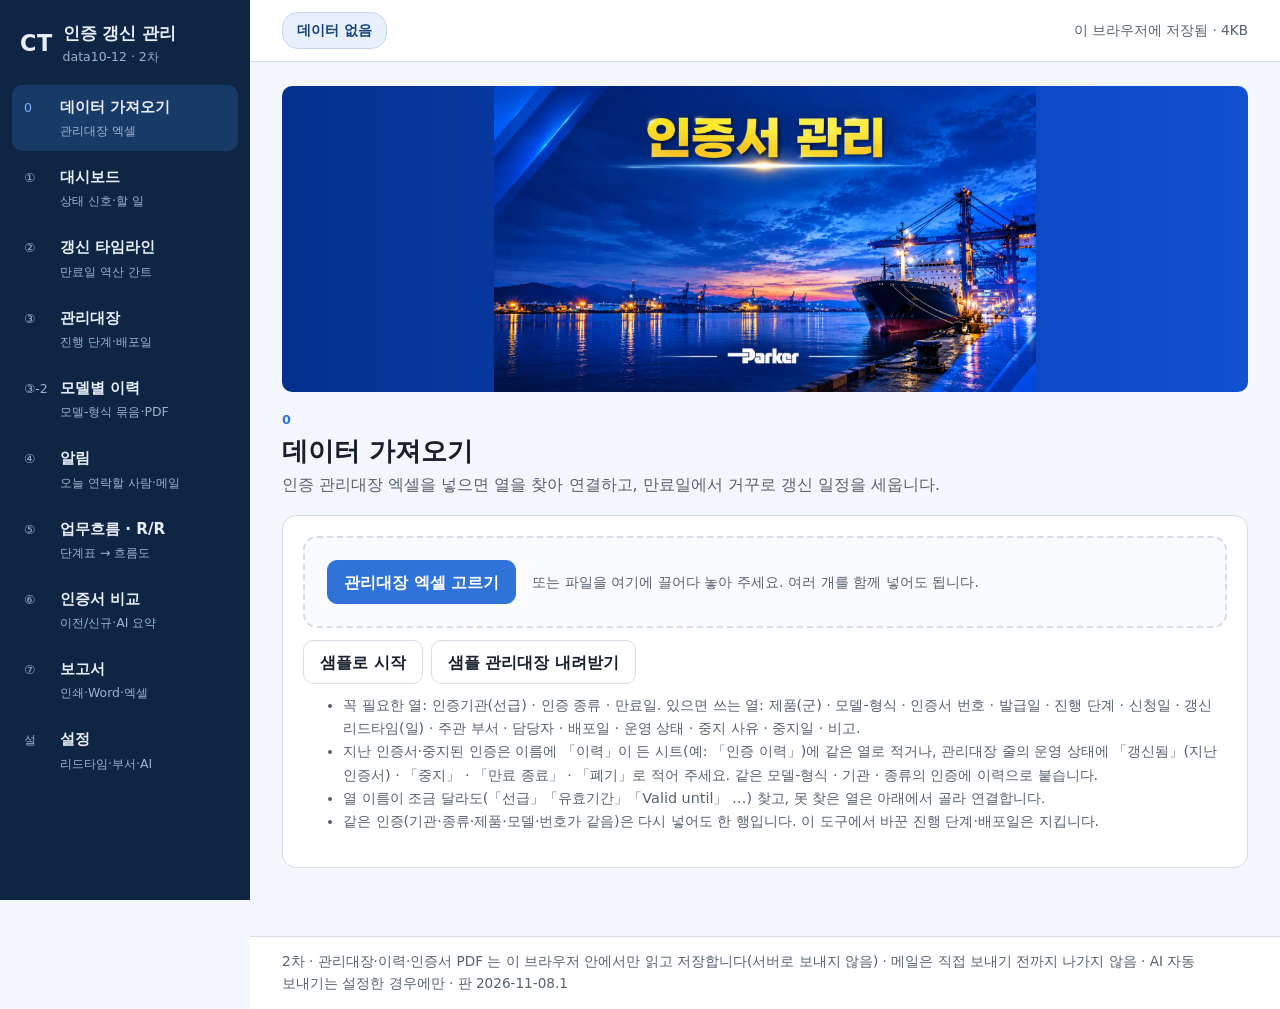
==== index.html @ 0177f1ba "시작 화면 그림 · fresh-guard file:// (판 2026-11-08.1) Co-Authored-By: Claude Opus 5.5 <noreply@anthropic.c" ====
<!doctype html>
<html lang="ko">
<head>
  <meta charset="utf-8">
  <meta name="viewport" content="width=device-width, initial-scale=1">
  <title>인증 갱신 관리 — 2차</title>
  <meta name="description" content="선급 Type Approval 등 각종 인증의 관리대장 엑셀을 가져와 만료일에서 거꾸로 갱신 일정(준비·신청·기관 심사·피드백·발급)을 세우고, 상태 신호·부서별 알림 메일 초안·업무흐름(R/R)·이전/신규 인증서 변경 비교 보고서, 모델-형식별 인증 이력과 인증서 PDF 보관을 하는 브라우저 도구(2차)">
  <meta name="robots" content="noindex">
  <!-- fresh-guard v3 (2026-10-21) — 배포 직후에도 강력 새로고침 없이 새 화면을 보이게 한다.
       GitHub Pages 는 HTML 을 max-age=600 으로 준다. 브라우저도, GitHub 앞단 캐시(Fastly)도 그동안 옛 HTML 을 줄 수 있다
       (Cloudflare 는 HTML 을 캐시하지 않는다 — cf-cache-status: DYNAMIC 실측).
       여기서 하는 일: 지금 화면의 Last-Modified(document.lastModified)와 서버의 최신 값(HEAD)을 비교해,
       서버 쪽이 새로우면 「?_fg=<판>」을 붙인 주소로 한 번 옮겨 간다. 질의가 붙은 주소는 브라우저 캐시에도 Fastly 캐시에도
       없어 반드시 새 판이 온다(실측 x-cache: MISS). 붙은 _fg 는 새 화면이 뜨자마자 주소창에서 지운다. 같은 판으로 두 번 돌지 않는다.
       v2: 열 때만이 아니라 앱 안 메뉴 이동(pushState·hashchange·popstate) 때도 15초에 한 번까지 다시 잰다(열어 둔 탭).
       v3: location.reload() 대신 질의 붙은 주소로 — reload 가 Fastly 에 남은 옛 판을 다시 받아 멈추던 것(10-21 build-data 강의안).
       탭 전환·포커스로는 옮기지 않는다(입력 유실). file:// 로 열면 돌지 않는다(fetch 가 file 을 못 읽어 콘솔 오류만 남음). ETag 는 Cloudflare 가 지워서 쓸 수 없다. 원본: dreamit-1000/scripts/fresh-guard/guard.html -->
  <script>(function(){try{var L=location,P='_fg',h=window.history,q=L.search;if(L.protocol==='file:')return;if(/[?&]_fg=/.test(q)&&h&&h.replaceState){q=q.replace(/([?&])_fg=[^&]*&?/,'$1').replace(/[?&]$/,'');h.replaceState(h.state,'',L.pathname+q+L.hash);}var d=Date.parse(document.lastModified),u=L.pathname+L.search,k='__fresh_guard',t=0;if(!d||!window.fetch||!window.sessionStorage)return;var g=function(s,v){return s+(s.indexOf('?')<0?'?':'&')+P+'='+v;};var c=function(){var n=Date.now();if(n-t<15000)return;t=n;fetch(g(u,n),{method:'HEAD',cache:'no-store'}).then(function(r){var lm=r.headers.get('last-modified'),f=lm&&Date.parse(lm);if(!f||f<=d+1000)return;if(sessionStorage.getItem(k)===lm)return;sessionStorage.setItem(k,lm);L.replace(g(L.pathname+L.search,f)+L.hash);})['catch'](function(){});};c();var p=h&&h.pushState;if(p)h.pushState=function(){var x=p.apply(this,arguments);c();return x;};addEventListener('hashchange',c);addEventListener('popstate',c);}catch(e){}})();</script>
  <link rel="stylesheet" href="css/style.css?v=2026-11-08.1">
</head>
<body>
  <a class="skip" href="#main">본문으로 건너뛰기</a>
  <div class="shell">
    <aside class="side" aria-label="주 메뉴">
      <a class="brand" href="#/dash">
        <span class="brand-mark" aria-hidden="true">CT</span>
        <span class="brand-text">
          <span class="brand-name">인증 갱신 관리</span>
          <span class="brand-sub">data10-12 · 2차</span>
        </span>
      </a>
      <nav class="nav" id="nav"></nav>
    </aside>

    <div class="body">
      <header class="topbar">
        <a class="scope-chip" id="dataChip" href="#/ledger"></a>
        <span class="topbar-note" id="storeNote"></span>
      </header>
      <div id="sampleBanner" class="sample-banner" hidden></div>
      <main id="main" class="main" tabindex="-1"></main>
      <footer class="site-footer">
        2차 · 관리대장·이력·인증서 PDF 는 이 브라우저 안에서만 읽고 저장합니다(서버로 보내지 않음) · 메일은 직접 보내기 전까지 나가지 않음 · AI 자동 보내기는 설정한 경우에만
      </footer>
    </div>
  </div>

  <div id="toast" class="toast" role="status" aria-live="polite" hidden></div>

  <!-- 로컬 파일(file://)로 열어도 돌도록 module 이 아닌 일반 스크립트로 불러옵니다 -->
  <script src="vendor/xlsx.full.min.js?v=2026-11-08.1"></script>
  <script src="vendor/pdf.min.js?v=2026-11-08.1"></script>
  <script src="js/logic.js?v=2026-11-08.1"></script>
  <script src="js/sample-data.js?v=2026-11-08.1"></script>
  <script src="js/store.js?v=2026-11-08.1"></script>
  <script src="js/pdfs.js?v=2026-11-08.1"></script>
  <script src="js/charts.js?v=2026-11-08.1"></script>
  <script src="js/ai-endpoint.js?v=2026-11-08.1"></script>
  <script src="js/ai-panel.js?v=2026-11-08.1"></script>
  <script src="js/app.js?v=2026-11-08.1"></script>
</body>
</html>
---- css/style.css ----
/* 인증 갱신 관리 — 1단계 화면 스타일
   뼈대(짙은 남색 사이드바 + 밝은 본문)와 부품은 data10-11 에서 가져왔습니다.
   360px 까지 반응형, 좁은 화면에서는 사이드바가 위쪽 메뉴로 바뀝니다. 그래프 색은 --series-* 변수. */
:root {
  --container-pad: 16px;
  --bg: #f3f6fa;
  --surface: #ffffff;
  --text: #16202c;
  --muted: #56616f;
  --line: #d6dde6;
  --primary: #2f73d9;
  --primary-dark: #215cb4;
  --primary-soft: #e8f0fc;
  --on-primary: #ffffff;
  --side: #0f2544;
  --side-2: #183a66;
  --on-side: #e7eef8;
  --on-side-muted: #9fb2cc;
  --danger: #b3261e;
  --warn-bg: #fff4d6;
  --ok: #1b6e3a;
  --fact: #1b6e3a;
  --obs: #8a4b00;
  --radius: 10px;
  --series-1: #2a78d6;    /* 준비 */
  --series-2: #eb6834;    /* 기관 심사 */
  --series-3: #1baf7a;    /* 발급 처리 */
  --series-4: #8c5cd1;    /* 피드백 대응 */
  --series-plan: #9aa7b8; /* 여유·중립 회색 */
  --caution-bg: #fff4d6;
  --caution: #6b4d00;
}
@media (min-width: 640px) { :root { --container-pad: 24px; } }
@media (min-width: 1024px) { :root { --container-pad: 32px; } }

*, *::before, *::after { box-sizing: border-box; }
html { -webkit-text-size-adjust: 100%; }
body {
  margin: 0;
  background: var(--bg);
  color: var(--text);
  font-family: "Pretendard", "Apple SD Gothic Neo", "Malgun Gothic", "Noto Sans KR", system-ui, sans-serif;
  font-size: 16px;
  line-height: 1.6;
  word-break: keep-all;
  overflow-wrap: break-word;
}
button, input, select, textarea { font: inherit; color: inherit; }
input[type="file"] { max-width: 100%; }
img { max-width: 100%; display: block; }
h1, h2, h3 { line-height: 1.3; margin: 0 0 .5em; }
h1 { font-size: 1.6rem; }
h2 { font-size: 1.2rem; }
h3 { font-size: 1.05rem; }
p { margin: 0 0 .75em; }
a { color: var(--primary); }
.sr { position: absolute; width: 1px; height: 1px; overflow: hidden; clip: rect(0 0 0 0); white-space: nowrap; }
.skip { position: absolute; left: -999px; }
.skip:focus { left: 8px; top: 8px; background: #fff; padding: 8px; z-index: 50; }
[hidden] { display: none !important; }

/* ── 뼈대: 사이드바 + 본문 ─────────────────── */
.shell { display: grid; grid-template-columns: 250px minmax(0, 1fr); min-height: 100vh; }
.side { background: var(--side); color: var(--on-side); padding: 20px 12px; position: sticky; top: 0; height: 100vh; overflow-y: auto; }
.brand { display: flex; align-items: center; gap: 10px; text-decoration: none; color: var(--on-side); padding: 0 8px 18px; }
.brand-mark { font-weight: 800; font-size: 1.4rem; letter-spacing: .02em; }
.brand-text { display: flex; flex-direction: column; min-width: 0; }
.brand-name { font-weight: 800; font-size: 1.05rem; }
.brand-sub { font-size: .78rem; color: var(--on-side-muted); }
.nav { display: flex; flex-direction: column; gap: 4px; }
.nav a {
  display: grid; grid-template-columns: 28px minmax(0, 1fr); gap: 2px 8px; align-items: baseline;
  padding: 10px 12px; border-radius: var(--radius); color: var(--on-side); text-decoration: none;
}
.nav a .no { font-size: .78rem; color: var(--on-side-muted); }
.nav a .t { font-weight: 700; font-size: .95rem; }
.nav a .s { grid-column: 2; font-size: .78rem; color: var(--on-side-muted); }
.nav a:hover { background: rgba(255, 255, 255, .06); }
.nav a[aria-current="page"] { background: var(--side-2); }
.nav a[aria-current="page"] .no { color: #7fb0ff; }

.body { min-width: 0; display: flex; flex-direction: column; }
.topbar {
  display: flex; flex-wrap: wrap; align-items: center; gap: 8px 16px;
  padding: 12px var(--container-pad); background: var(--surface); border-bottom: 1px solid var(--line);
  position: sticky; top: 0; z-index: 10;
}
.scope-chip {
  display: inline-flex; flex-wrap: wrap; gap: 2px 8px; align-items: center; min-width: 0; max-width: 100%;
  padding: 6px 14px; border-radius: 16px; background: var(--primary-soft); border: 1px solid #c3d6f3;
  color: #17427e; font-weight: 700; font-size: .9rem; text-decoration: none;
}
.scope-chip .dim { font-weight: 500; color: var(--muted); }
.topbar-note { margin-left: auto; font-size: .85rem; color: var(--muted); }
.sample-banner { background: var(--warn-bg); border-bottom: 1px solid #e8cf85; color: #5a4400; font-size: .92rem; padding: 8px var(--container-pad); }
.main { padding: 24px var(--container-pad) 48px; width: 100%; max-width: calc(1280px + 2 * var(--container-pad)); }
.main:focus { outline: none; }
.site-footer { margin-top: auto; border-top: 1px solid var(--line); background: var(--surface); color: var(--muted); font-size: .85rem; padding: 14px var(--container-pad); }

@media (max-width: 1023px) {
  .shell { grid-template-columns: minmax(0, 1fr); }
  .side { position: static; height: auto; padding: 12px var(--container-pad); }
  .brand { padding: 0 0 10px; }
  .nav { flex-direction: row; flex-wrap: wrap; gap: 4px; }
  .nav a { display: inline-flex; gap: 6px; padding: 6px 10px; }
  .nav a .s { display: none; }
  .topbar { position: static; }
}

/* ── 공통 부품 ─────────────────────────── */
.stage { font-size: .8rem; font-weight: 800; color: var(--primary); letter-spacing: .04em; margin-bottom: 4px; }
.page-head { display: flex; flex-wrap: wrap; align-items: flex-end; gap: 8px 16px; margin-bottom: 18px; }
.page-head .titles { margin-right: auto; min-width: 0; }
.page-head h1 { margin: 0; }
.page-head .lead { color: var(--muted); margin: 4px 0 0; }
.card { background: var(--surface); border: 1px solid var(--line); border-radius: 14px; padding: 20px; margin-bottom: 20px; min-width: 0; }
.card > h2 { font-size: 1.05rem; }
.note { color: var(--muted); font-size: .9rem; }
.grid-2 { display: grid; grid-template-columns: repeat(2, minmax(0, 1fr)); gap: 20px; }
@media (max-width: 900px) { .grid-2 { grid-template-columns: minmax(0, 1fr); } }

.btn {
  display: inline-flex; align-items: center; justify-content: center; gap: 8px;
  min-height: 44px; padding: 8px 16px; border-radius: var(--radius);
  border: 1px solid var(--line); background: var(--surface); cursor: pointer; font-weight: 700; text-decoration: none; color: var(--text);
}
.btn:hover { border-color: var(--primary); }
.btn:disabled { opacity: .5; cursor: not-allowed; }
.btn-primary { background: var(--primary); color: var(--on-primary); border-color: var(--primary); }
.btn-primary:hover { background: var(--primary-dark); }
.btn-danger { color: var(--danger); border-color: var(--danger); }
.btn-sm { min-height: 36px; padding: 4px 12px; font-size: .9rem; }
.btn-big { min-height: 52px; font-size: 1.05rem; padding: 12px 28px; }
.btn-row { display: flex; flex-wrap: wrap; gap: 8px; }

/* 양식 */
.form-grid { display: grid; grid-template-columns: repeat(3, minmax(0, 1fr)); gap: 14px 18px; }
.form-grid .span-all { grid-column: 1 / -1; }
@media (max-width: 1100px) { .form-grid { grid-template-columns: repeat(2, minmax(0, 1fr)); } }
@media (max-width: 560px) { .form-grid { grid-template-columns: minmax(0, 1fr); } }
.field { display: flex; flex-direction: column; gap: 4px; min-width: 0; }
.field > span { font-weight: 700; font-size: .9rem; }
.field > span .req { color: var(--danger); margin-left: 4px; }
.field input, .field select, .field textarea {
  width: 100%; min-height: 44px; padding: 8px 10px; border: 1px solid var(--line); border-radius: var(--radius); background: var(--surface);
}
.field textarea { min-height: 80px; resize: vertical; }
.field .hint { font-size: .82rem; color: var(--muted); }
.field .err { color: var(--danger); font-size: .88rem; }
.field.invalid input, .field.invalid select, .field.invalid textarea { border-color: var(--danger); }
fieldset.block { border: 1px solid var(--line); border-radius: 14px; padding: 16px 18px 18px; margin: 0 0 18px; background: var(--surface); min-width: 0; }
fieldset.block legend { font-weight: 800; padding: 0 6px; }
details.block { border: 1px solid var(--line); border-radius: 14px; padding: 8px 18px; margin: 0 0 10px; background: var(--surface); min-width: 0; }
details.block[open] { padding-bottom: 16px; }
details.block > summary { font-weight: 800; overflow-wrap: anywhere; }
.view-toggle { display: inline-flex; border: 1px solid var(--line); border-radius: 10px; overflow: hidden; }
.view-toggle button { border: 0; background: var(--surface); padding: 6px 14px; font: inherit; cursor: pointer; min-height: 36px; }
.view-toggle button[aria-pressed="true"] { background: var(--primary); color: #fff; font-weight: 700; }
table.list.pivot td.label { white-space: nowrap; }
table.list.alias td:first-child { font-weight: 700; }
.kind { display: inline-block; font-size: .75rem; font-weight: 800; padding: 1px 8px; border-radius: 999px; margin-left: 6px; vertical-align: middle; }
.kind.fact { background: #e3f3e8; color: var(--fact); }
.kind.obs { background: #fdf0dc; color: var(--obs); }
.kind.meta { background: #eef1f5; color: var(--muted); }
.submit-bar { display: flex; justify-content: flex-end; gap: 8px; flex-wrap: wrap; position: sticky; bottom: 0; background: var(--bg); padding: 12px 0; }

/* 표 */
.table-wrap { overflow-x: auto; border: 1px solid var(--line); border-radius: var(--radius); background: var(--surface); }
table.list { width: 100%; border-collapse: collapse; font-size: .92rem; }
table.list th, table.list td { padding: 8px 10px; border-bottom: 1px solid var(--line); text-align: left; vertical-align: top; }
table.list th { background: #eef2f7; white-space: nowrap; }
table.list td.num, table.list th.num { text-align: right; white-space: nowrap; }
table.list td.zero { color: #a3adba; }
table.list tr.differs td { background: #fffaf0; }
table.list td.blk { color: var(--muted); font-size: .82rem; white-space: nowrap; }
.heat-1 { background: #eef4fd; } .heat-2 { background: #d9e7fb; } .heat-3 { background: #bcd4f7; }

/* 통계 타일 */
.tiles { display: grid; grid-template-columns: repeat(4, minmax(0, 1fr)); gap: 12px; margin-bottom: 20px; }
@media (max-width: 900px) { .tiles { grid-template-columns: repeat(2, minmax(0, 1fr)); } }
.tile { background: var(--surface); border: 1px solid var(--line); border-radius: 14px; padding: 14px 16px; min-width: 0; }
.tile .k { font-size: .85rem; color: var(--muted); }
.tile .v { font-size: 1.6rem; font-weight: 800; }

/* 가져오기 */
.map-grid { display: grid; grid-template-columns: repeat(auto-fill, minmax(260px, 1fr)); gap: 10px 16px; }
.map-row { display: flex; flex-direction: column; gap: 4px; min-width: 0; border: 1px solid var(--line); border-radius: 10px; padding: 8px 10px; background: #fafbfd; }
.map-row .col { font-weight: 800; }
.map-row .ex { font-size: .8rem; color: var(--muted); overflow: hidden; text-overflow: ellipsis; white-space: nowrap; }
.map-row select { min-height: 38px; border: 1px solid var(--line); border-radius: 8px; padding: 4px 8px; background: #fff; width: 100%; }

.alert { padding: 10px 14px; border-radius: var(--radius); margin: 10px 0; }
.alert.warn { background: #fdecea; color: #7a1c14; }
.alert.info { background: #eaf1fa; color: #123a66; }
.empty { text-align: center; padding: 40px 16px; color: var(--muted); }

/* 대화상자·알림 */
.dialog { border: none; border-radius: 12px; padding: 0; width: min(640px, calc(100vw - 32px)); max-height: calc(100vh - 32px); }
.dialog::backdrop { background: rgba(0, 0, 0, .45); }
.dialog-body { padding: 20px; }
.dialog-actions { display: flex; justify-content: flex-end; gap: 8px; margin-top: 16px; flex-wrap: wrap; }
.toast { position: fixed; left: 50%; bottom: 24px; transform: translateX(-50%); background: #1b2430; color: #fff; padding: 12px 18px; border-radius: var(--radius); z-index: 100; max-width: calc(100vw - 32px); }
.toast.error { background: var(--danger); }


/* ── data09-25 · data10-11 에서 이어 온 부품 ─────────── */
.filters { display: grid; grid-template-columns: repeat(auto-fit, minmax(min(100%, 200px), 1fr)); gap: 12px 16px; align-items: end; }
.filters .span-all { grid-column: 1 / -1; margin: 0; }
h2.sec { font-size: 1.15rem; margin: 4px 0 12px; }
.tile .v { font-size: 1.35rem; }
.map-row.missing { border-color: var(--danger); background: #fdf3f2; }
.map-row .req { color: var(--danger); font-size: .78rem; }
details > summary { cursor: pointer; font-weight: 700; padding: 6px 0; min-height: 32px; }
details.warn-list ul { max-height: 240px; overflow: auto; font-size: .88rem; }
details.card.rules > summary { font-weight: 700; }
.charts { display: grid; grid-template-columns: repeat(2, minmax(0, 1fr)); gap: 16px; margin-bottom: 16px; }
@media (max-width: 900px) { .charts { grid-template-columns: minmax(0, 1fr); } }
.fig { margin: 0; border: 1px solid var(--line); border-radius: var(--radius); padding: 10px 12px; min-width: 0; background: var(--surface); }
.fig figcaption { font-weight: 800; font-size: .92rem; }
svg.chart { width: 100%; height: auto; display: block; }
svg.chart .grid { stroke: #e6eaf0; stroke-width: 1; }
svg.chart .axis { stroke: #b9c2ce; stroke-width: 1; }
svg.chart .tick { fill: var(--muted); font-size: 12px; }
svg.chart .ln { fill: none; stroke-width: 2; stroke-linejoin: round; }
svg.chart .dot { stroke: var(--surface); stroke-width: 2; }
.legend { display: flex; flex-wrap: wrap; gap: 4px 14px; font-size: .82rem; color: var(--muted); min-height: 4px; }
.legend .lg { display: inline-flex; align-items: center; gap: 6px; }
.legend i { width: 12px; height: 12px; border-radius: 3px; display: inline-block; }
table.list tr.sum td { background: #eef2f7; font-weight: 700; }
table.list tr.total td { background: #dfe7f2; }
table.list td.indent { padding-left: 22px; }
table.list.weekly td:last-child { min-width: 220px; }
table.list.items input[type="text"], table.list.items input:not([type]) { width: 100%; min-height: 36px; padding: 4px 6px; border: 1px solid var(--line); border-radius: 8px; }
table.list tr.excluded td { color: #8b95a3; }
.an-list { display: grid; gap: 10px; }
.an { border: 1px solid var(--line); border-left-width: 5px; border-radius: var(--radius); padding: 10px 14px; min-width: 0; }
.an.lv-bad { border-left-color: var(--danger); }
.an.lv-warn { border-left-color: #c98500; }
.an-top { display: flex; flex-wrap: wrap; align-items: center; gap: 4px 8px; }
.an-ev { margin: 6px 0 4px; font-weight: 600; }
.an .note { margin: 2px 0; }
.tag.caution { background: var(--caution-bg); color: var(--caution); }
.drop { display: flex; flex-wrap: wrap; align-items: center; gap: 10px 16px; padding: 22px; border: 2px dashed var(--line); border-radius: 14px; background: #fafbfd; margin-bottom: 12px; }
.drop.over { border-color: var(--primary); background: var(--primary-soft); }
.btn { position: relative; }
.btn input[type="file"] { position: absolute; width: 1px; height: 1px; overflow: hidden; clip: rect(0 0 0 0); }
.steps { margin: 8px 0 12px; padding-left: 22px; }
.mono { font-family: ui-monospace, Menlo, Consolas, monospace; font-size: .85rem; }
textarea { width: 100%; min-height: 120px; padding: 8px 10px; border: 1px solid var(--line); border-radius: var(--radius); background: var(--surface); resize: vertical; }
.paper { padding: 28px; }
.rp h1 { font-size: 1.4rem; }
.rp h2 { font-size: 1.1rem; margin-top: 18px; }
.rp .pre { white-space: pre-line; background: #fafbfd; border: 1px solid var(--line); border-radius: var(--radius); padding: 12px 14px; }
.ai-send { display: inline-flex; align-items: center; flex-wrap: wrap; gap: 4px; }
@media (max-width: 700px) { .paper { padding: 16px; } }

@media print {
  .side, .topbar, .site-footer, .sample-banner, .no-print, .toast, .filters { display: none !important; }
  .shell { display: block; }
  body { background: #fff; font-size: 10.5pt; }
  .main { padding: 0; max-width: none; }
  .card { border: none; padding: 0; }
  .table-wrap { overflow: visible; border: none; }
  table.list th, table.list td { padding: 3px 5px; }
}
.mask-box { border: 1px solid var(--line); border-radius: 12px; padding: 10px 14px; margin: 0 0 12px; background: #fafbfd; }
.mask-box .opt { margin: 0; }

/* ── data10-11 에서 이어 온 부품(2) ─────────── */
.opt { position: relative; display: flex; gap: 10px; align-items: flex-start; padding: 10px 12px; border: 1px solid var(--line); border-radius: var(--radius); background: var(--surface); cursor: pointer; min-width: 0; }
.opt input { margin-top: 4px; flex: none; width: 18px; height: 18px; accent-color: var(--primary); }
.opt .t { font-weight: 700; display: block; }
.opt .s { font-size: .82rem; color: var(--muted); display: block; }
.tag { display: inline-block; font-size: .75rem; font-weight: 800; padding: 1px 8px; border-radius: 999px; background: #eef1f5; color: var(--muted); }
.tag.warn { background: #fdecea; color: #7a1c14; }
.tag.m4 { background: var(--primary-soft); color: #17427e; }
svg.chart .ref { stroke: var(--series-3); stroke-width: 2; stroke-dasharray: 6 4; }
svg.chart .ref.now { stroke: #8a95a5; }
svg.chart .ref-label { fill: #12704d; font-size: 12px; font-weight: 700; }
svg.chart .ref-label.now { fill: #56616f; }
svg.chart .tick.val { font-weight: 700; fill: var(--text); }
.legend .ref-sw { width: 16px; height: 0; border-top: 2px dashed var(--series-3); border-radius: 0; background: none; }
.legend .ref-sw.now { border-top-color: #8a95a5; }
table.list tr.small td { color: #8b95a3; }
table.list td.over { color: #9a2a12; font-weight: 700; }
table.list.cross td.num { min-width: 86px; }
table.list.cross td.heat-1 { background: #fdf0e8; } table.list.cross td.heat-2 { background: #fbd9c6; } table.list.cross td.heat-3 { background: #f6b896; }
table.list.cross td.low { background: #eaf5ef; }
.small-mark { color: #8b95a3; font-size: .8rem; white-space: nowrap; }
.hot-list { display: grid; gap: 10px; }
.hot { border: 1px solid var(--line); border-left: 5px solid var(--series-2); border-radius: var(--radius); padding: 10px 14px; min-width: 0; }
.hot-top { display: flex; flex-wrap: wrap; gap: 4px 8px; align-items: center; }
.hot-top strong { font-size: 1.02rem; }
.hot .ev { margin: 6px 0 2px; font-weight: 600; }
.hot .note { margin: 2px 0; }
.m4-sec { margin-bottom: 20px; }
.m4-sec > h2 { display: flex; flex-wrap: wrap; gap: 6px 10px; align-items: baseline; }
.dim-grid { display: grid; grid-template-columns: repeat(2, minmax(0, 1fr)); gap: 16px; }
@media (max-width: 1100px) { .dim-grid { grid-template-columns: minmax(0, 1fr); } }
.dim-box { min-width: 0; }
.dim-box h3 { margin-top: 4px; }
.tabs { display: flex; flex-wrap: wrap; gap: 6px; margin-bottom: 12px; }
.tabs button { min-height: 40px; padding: 6px 14px; border: 1px solid var(--line); border-radius: 999px; background: var(--surface); cursor: pointer; font-weight: 700; }
.tabs button[aria-pressed="true"] { background: var(--primary); border-color: var(--primary); color: var(--on-primary); }
.inline-form { display: grid; grid-template-columns: repeat(auto-fit, minmax(min(100%, 160px), 1fr)); gap: 10px 14px; align-items: end; }
.goal { display: flex; flex-wrap: wrap; gap: 4px 12px; align-items: baseline; }
.goal .big { font-size: 1.6rem; font-weight: 800; }
.goal .over { color: #9a2a12; }
.goal .ok { color: var(--ok); }
.tile .v.over { color: #9a2a12; }
.tile .v.ok { color: var(--ok); }
svg.chart.hbar .tick { font-size: 15px; }

/* ── data10-12 추가: 상태 신호 · 간트 · 흐름도 · 비교 · 메일 ─────── */
.st { display: inline-block; font-size: .78rem; font-weight: 800; padding: 2px 10px; border-radius: 999px; white-space: nowrap; border: 1px solid transparent; }
.st-expired { background: #fdecea; color: #8f1d15; border-color: #f2b8b2; }
.st-late { background: #fde7dc; color: #8a2d0c; border-color: #f4bea4; }
.st-urgent { background: #fff1d6; color: #6b4300; border-color: #f0d08e; }
.st-nodate { background: #fff1d6; color: #6b4300; border-color: #f0d08e; }
.st-distribute { background: #efe9fb; color: #4b2f8f; border-color: #cfc0f0; }
.st-active { background: #e8f0fc; color: #17427e; border-color: #bcd2f3; }
.st-soon { background: #e6f3f8; color: #1f4e66; border-color: #b7dbe9; }
.st-ok { background: #e3f3e8; color: #1b5e33; border-color: #b6dcc2; }
.st-done { background: #eef1f5; color: #46505c; border-color: #d3d9e1; }
.tiles.status-tiles { grid-template-columns: repeat(auto-fit, minmax(min(100%, 150px), 1fr)); }
.tile.st-tile { border-left-width: 5px; }
.tile.st-tile.lv-hi { border-left-color: #c0392b; }
.tile.st-tile.lv-mid { border-left-color: #d08a00; }
.tile.st-tile.lv-lo { border-left-color: #2f73d9; }
.tile.st-tile.lv-ok { border-left-color: #2e8b57; }
table.list tr.lv-hi td:first-child { box-shadow: inset 4px 0 0 #c0392b; }
table.list tr.lv-mid td:first-child { box-shadow: inset 4px 0 0 #d08a00; }
table.list td.date { white-space: nowrap; }
table.list td .sub { display: block; font-size: .8rem; color: var(--muted); }
table.list select, table.list input[type="date"] { min-height: 36px; border: 1px solid var(--line); border-radius: 8px; padding: 2px 6px; background: #fff; max-width: 100%; }
.todo { display: grid; gap: 8px; }
.todo-item { display: grid; grid-template-columns: minmax(0, 1fr) auto; gap: 4px 12px; align-items: start; border: 1px solid var(--line); border-radius: var(--radius); padding: 10px 14px; background: var(--surface); }
.todo-item .what { font-weight: 700; }
.todo-item .why { color: var(--muted); font-size: .9rem; grid-column: 1 / -1; }

/* 간트 */
.gantt-wrap { overflow-x: auto; border: 1px solid var(--line); border-radius: var(--radius); background: var(--surface); }
svg.gantt { display: block; min-width: 860px; width: 100%; height: auto; }
svg.gantt .row-bg { fill: transparent; }
svg.gantt .row-bg.alt { fill: #f7f9fc; }
svg.gantt .row-bg.hi { fill: #fdf1ef; }
svg.gantt .row-bg.mid { fill: #fffaf0; }
svg.gantt .lbl { font-size: 12.5px; fill: var(--text); }
svg.gantt .lbl.sub { font-size: 11px; fill: var(--muted); }
svg.gantt .mtick { stroke: #e3e8ef; stroke-width: 1; }
svg.gantt .mtxt { font-size: 11px; fill: var(--muted); }
svg.gantt .today { stroke: #c0392b; stroke-width: 2; }
svg.gantt .today-txt { font-size: 11px; fill: #c0392b; font-weight: 700; }
svg.gantt .exp { fill: #1b2430; }
svg.gantt .ph-prep { fill: var(--series-1); }
svg.gantt .ph-review { fill: var(--series-2); }
svg.gantt .ph-feedback { fill: var(--series-4); }
svg.gantt .ph-issue { fill: var(--series-3); }
svg.gantt .ph-buffer { fill: #d5dbe3; }
svg.gantt .done-bar { fill: #c9d1dc; }
svg.gantt .st-txt { font-size: 11px; font-weight: 700; }
.legend i.ph-prep { background: var(--series-1); } .legend i.ph-review { background: var(--series-2); }
.legend i.ph-feedback { background: var(--series-4); } .legend i.ph-issue { background: var(--series-3); }
.legend i.ph-buffer { background: #d5dbe3; } .legend i.today-sw { background: #c0392b; width: 3px; }
.legend i.exp-sw { background: #1b2430; transform: rotate(45deg); width: 9px; height: 9px; }

/* 흐름도 */
.flow-wrap { overflow-x: auto; border: 1px solid var(--line); border-radius: var(--radius); background: var(--surface); }
svg.flow { display: block; height: auto; }
svg.flow .lane { fill: #f7f9fc; stroke: #e1e6ee; }
svg.flow .lane.alt { fill: #ffffff; }
svg.flow .lane-name { font-size: 13px; font-weight: 800; fill: #17427e; }
svg.flow .box { fill: #ffffff; stroke: var(--primary); stroke-width: 1.5; }
svg.flow .box.ext { stroke: #8a95a5; stroke-dasharray: 5 3; }
svg.flow .box.warn { stroke: #c0392b; stroke-width: 2; }
svg.flow .box-no { font-size: 11px; font-weight: 800; fill: var(--primary); }
svg.flow .box-t { font-size: 12px; font-weight: 700; fill: var(--text); }
svg.flow .box-d { font-size: 11px; fill: var(--muted); }
svg.flow .arrow { fill: none; stroke: #6b7787; stroke-width: 1.5; }
svg.flow .head { fill: #6b7787; }
svg.flow .col-t { font-size: 11px; fill: var(--muted); }
table.list.raci td.role { text-align: center; font-weight: 800; }
table.list.raci td.role.r { background: #e8f0fc; color: #17427e; }
table.list.raci td.role.a { background: #fde7dc; color: #8a2d0c; }
table.list.raci td.role.ra { background: #f3e3f5; color: #6b1f72; }
table.list.raci td.role.c { background: #eef7ee; color: #1b5e33; }
table.list.raci td.role.i { background: #f4f5f7; color: #56616f; }
table.list.edit input, table.list.edit select { width: 100%; min-height: 36px; border: 1px solid var(--line); border-radius: 8px; padding: 2px 6px; background: #fff; }
table.list.edit input[type="number"] { min-width: 64px; }
table.list.edit td.name-cell { min-width: 220px; }

/* 비교 */
.cmp-grid { display: grid; grid-template-columns: repeat(2, minmax(0, 1fr)); gap: 16px; }
@media (max-width: 900px) { .cmp-grid { grid-template-columns: minmax(0, 1fr); } }
.cmp-grid textarea { min-height: 260px; font-family: ui-monospace, Menlo, Consolas, monospace; font-size: .85rem; }
del.wd { background: #fdecea; color: #8f1d15; text-decoration: line-through; }
ins.wd { background: #e3f3e8; color: #1b5e33; text-decoration: none; font-weight: 700; }
.diff-lines { font-family: ui-monospace, Menlo, Consolas, monospace; font-size: .84rem; border: 1px solid var(--line); border-radius: var(--radius); max-height: 420px; overflow: auto; }
.diff-lines div { padding: 2px 10px; white-space: pre-wrap; overflow-wrap: anywhere; }
.diff-lines .add { background: #e9f7ee; }
.diff-lines .del { background: #fdf0ee; }
.diff-lines .same { color: #6b7787; }

/* 메일 초안 */
.mail-list { display: grid; grid-template-columns: repeat(auto-fit, minmax(min(100%, 360px), 1fr)); gap: 16px; }
.mail { border: 1px solid var(--line); border-radius: 14px; padding: 14px 16px; background: var(--surface); min-width: 0; }
.mail h3 { display: flex; flex-wrap: wrap; gap: 6px 10px; align-items: baseline; }
.mail .to { font-size: .88rem; color: var(--muted); overflow-wrap: anywhere; }
.mail textarea { min-height: 200px; font-size: .88rem; }
@media print {
  .gantt-wrap, .flow-wrap { overflow: visible; border: none; }
  svg.gantt { min-width: 0; }
}
table.list.edit select { min-width: 68px; }
table.list.edit td:last-child .btn-row { flex-wrap: nowrap; }

/* ── 2차(2026-10-27) — 운영 상태 · 모델-형식 묶음 · 인증서 이력 · PDF 보기 ── */
.st-inactive, .st-state-stopped, .st-state-lapsed, .st-state-withdrawn { background: #eceef1; color: #3d4652; border-color: #c9cfd7; }
.st-state-withdrawn { background: #f3e9e9; color: #6d2b2b; border-color: #dfc3c3; }
.st-state-active { background: #e3f3e8; color: #1b5e33; border-color: #b6dcc2; }
.st-state-renewed { background: #e8f0fc; color: #17427e; border-color: #bcd2f3; }
table.list tr.inactive td { background: #f7f8fa; color: var(--muted); }
details.group > summary { display: flex; flex-wrap: wrap; align-items: center; gap: 6px 12px; cursor: pointer; font-weight: 800; }
details.group > summary .g-title { font-size: 1.08rem; overflow-wrap: anywhere; }
details.group > summary .g-key { font: 600 .78rem/1.4 ui-monospace, SFMono-Regular, Menlo, monospace; color: var(--muted); background: #eef1f5; border: 1px solid var(--line); border-radius: 6px; padding: 1px 6px; overflow-wrap: anywhere; }
details.group > summary .g-count { font-weight: 600; font-size: .88rem; color: var(--muted); }
details.group[open] > summary { margin-bottom: 12px; }
details.group h3 { margin: 18px 0 8px; font-size: 1rem; }
.timeline { list-style: none; margin: 0; padding: 0 0 0 14px; border-left: 3px solid var(--line); }
.timeline .tl-item { position: relative; padding: 4px 0 14px 14px; display: grid; grid-template-columns: minmax(0, 190px) minmax(0, 1fr); gap: 4px 14px; }
.timeline .tl-item::before { content: ''; position: absolute; left: -22px; top: 9px; width: 13px; height: 13px; border-radius: 50%; background: var(--surface); border: 3px solid #9aa7b8; }
.timeline .tl-item.current::before { border-color: var(--primary); background: var(--primary-soft); }
.timeline .tl-item.stopped::before { border-color: #6b7480; background: #eceef1; }
.timeline .tl-date { font-variant-numeric: tabular-nums; font-weight: 700; color: var(--text); overflow-wrap: anywhere; }
.timeline .tl-line { display: flex; flex-wrap: wrap; align-items: center; gap: 4px 10px; }
.timeline .tl-line strong { overflow-wrap: anywhere; }
.timeline .tl-actions { margin-top: 6px; }
@media (max-width: 640px) { .timeline .tl-item { grid-template-columns: minmax(0, 1fr); } }
.pdf-ctl { display: inline-flex; flex-wrap: wrap; gap: 6px; align-items: center; }
.btn-pdf { border-color: #bcd2f3; background: var(--primary-soft); color: #17427e; }
.hist-form { margin-top: 14px; padding: 14px 16px; border: 1px solid var(--line); border-radius: 12px; background: #fafbfd; }
.hist-form h3 { margin: 0 0 6px; }
.pdf-viewer { position: fixed; inset: 0; z-index: 50; background: rgba(15, 37, 68, .55); display: flex; align-items: stretch; justify-content: center; padding: 16px; }
.pdf-panel { background: var(--surface); border-radius: 14px; width: min(100%, 1100px); display: flex; flex-direction: column; overflow: hidden; min-width: 0; }
.pdf-bar { display: flex; flex-wrap: wrap; align-items: center; gap: 6px 12px; padding: 10px 14px; border-bottom: 1px solid var(--line); }
.pdf-bar .pdf-name { overflow-wrap: anywhere; min-width: 0; }
.pdf-bar .btn-row { margin-left: auto; }
.pdf-frame { flex: 1; width: 100%; min-height: 60vh; border: 0; background: #e9edf2; }
@media (max-width: 640px) { .pdf-viewer { padding: 0; } .pdf-panel { border-radius: 0; } .pdf-bar .btn-row { margin-left: 0; } }

/* 시작 화면 그림(대시보드·첫 가져오기) — 그림 전체가 보이게(자르지 않음), 높이는 화면 높이의 34% 까지.
   그림보다 넓은 화면에서는 양옆을 그림 왼쪽·오른쪽 끝 색(실측 #04318f → #1150d2)으로 채웁니다. */
.start-hero { margin: 0 0 18px; background: #0a3fb0 linear-gradient(90deg, #04318f, #1150d2); border-radius: var(--radius); overflow: hidden; }
.start-hero img { width: 100%; height: auto; max-height: clamp(140px, 34vh, 360px); object-fit: contain; margin: 0 auto; }
@media (max-width: 639px) { .start-hero { margin-bottom: 14px; } .start-hero img { max-height: clamp(120px, 19vh, 360px); } } /* 휴대폰: 위쪽 메뉴가 있어 그림을 더 낮게 */
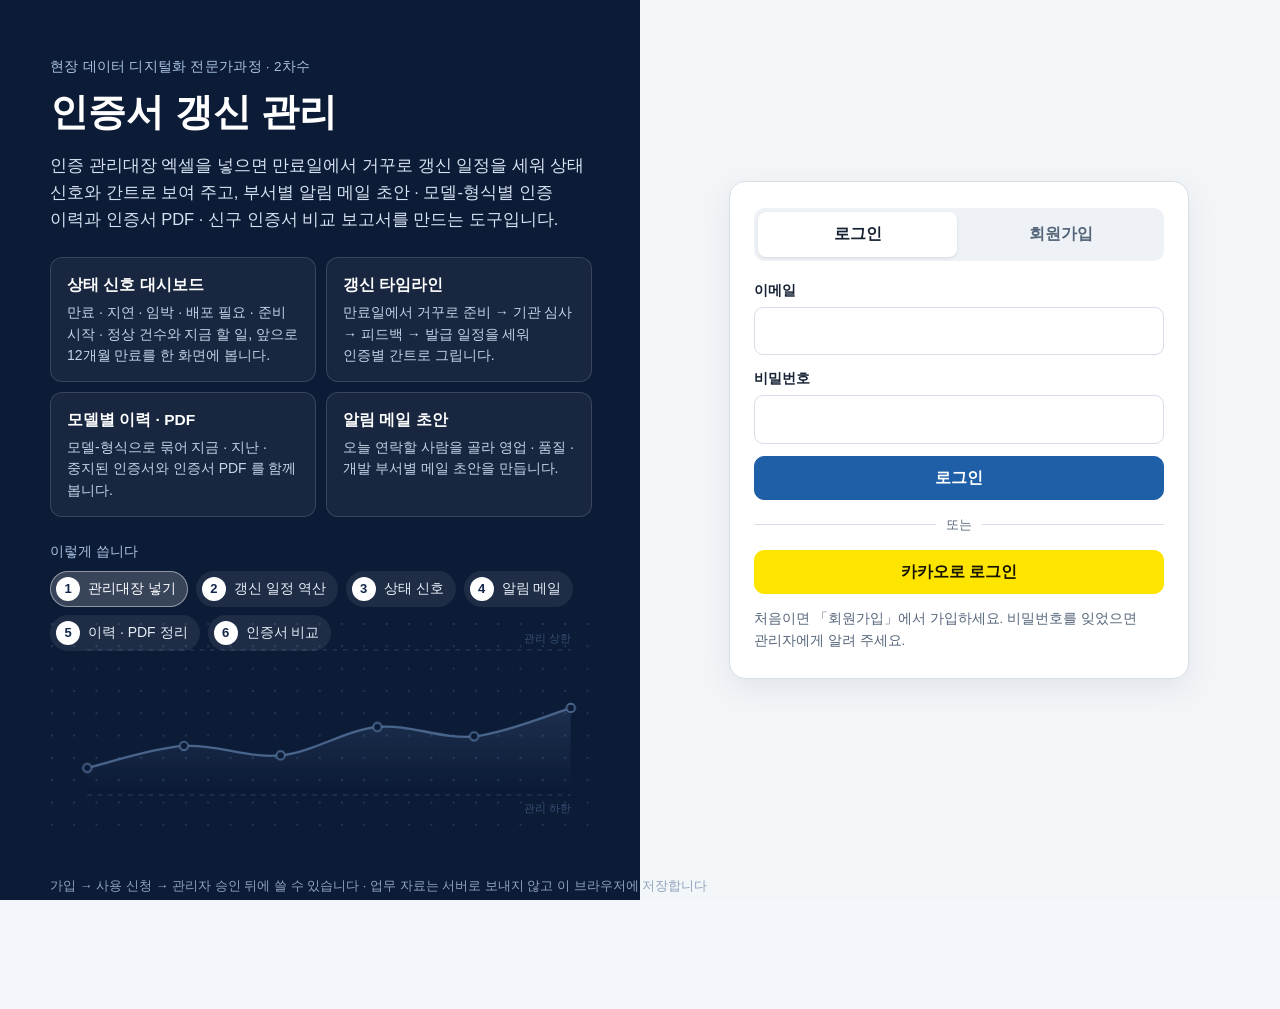
==== commit 7fb71d4c: "v2.0 — 로그인·사용 승인 · 로그인 전 대문 · 최종 기획서 · 요청 반영(08·09·13) Co-Authored-By: Claude Opus 5.5 <noreply@anth" ====
--- a/index.html
+++ b/index.html
@@ -3,8 +3,8 @@
 <head>
   <meta charset="utf-8">
   <meta name="viewport" content="width=device-width, initial-scale=1">
-  <title>인증 갱신 관리 — 2차</title>
-  <meta name="description" content="선급 Type Approval 등 각종 인증의 관리대장 엑셀을 가져와 만료일에서 거꾸로 갱신 일정(준비·신청·기관 심사·피드백·발급)을 세우고, 상태 신호·부서별 알림 메일 초안·업무흐름(R/R)·이전/신규 인증서 변경 비교 보고서, 모델-형식별 인증 이력과 인증서 PDF 보관을 하는 브라우저 도구(2차)">
+  <title>인증 갱신 관리 — v2.0</title>
+  <meta name="description" content="선급 Type Approval 등 각종 인증의 관리대장 엑셀을 가져와 만료일에서 거꾸로 갱신 일정(준비·신청·기관 심사·피드백·발급)을 세우고, 상태 신호·부서별 알림 메일 초안·업무흐름(R/R)·이전/신규 인증서 변경 비교 보고서, 모델-형식별 인증 이력과 인증서 PDF 보관을 하는 브라우저 도구">
   <meta name="robots" content="noindex">
   <!-- fresh-guard v3 (2026-10-21) — 배포 직후에도 강력 새로고침 없이 새 화면을 보이게 한다.
        GitHub Pages 는 HTML 을 max-age=600 으로 준다. 브라우저도, GitHub 앞단 캐시(Fastly)도 그동안 옛 HTML 을 줄 수 있다
@@ -16,7 +16,11 @@
        v3: location.reload() 대신 질의 붙은 주소로 — reload 가 Fastly 에 남은 옛 판을 다시 받아 멈추던 것(10-21 build-data 강의안).
        탭 전환·포커스로는 옮기지 않는다(입력 유실). file:// 로 열면 돌지 않는다(fetch 가 file 을 못 읽어 콘솔 오류만 남음). ETag 는 Cloudflare 가 지워서 쓸 수 없다. 원본: dreamit-1000/scripts/fresh-guard/guard.html -->
   <script>(function(){try{var L=location,P='_fg',h=window.history,q=L.search;if(L.protocol==='file:')return;if(/[?&]_fg=/.test(q)&&h&&h.replaceState){q=q.replace(/([?&])_fg=[^&]*&?/,'$1').replace(/[?&]$/,'');h.replaceState(h.state,'',L.pathname+q+L.hash);}var d=Date.parse(document.lastModified),u=L.pathname+L.search,k='__fresh_guard',t=0;if(!d||!window.fetch||!window.sessionStorage)return;var g=function(s,v){return s+(s.indexOf('?')<0?'?':'&')+P+'='+v;};var c=function(){var n=Date.now();if(n-t<15000)return;t=n;fetch(g(u,n),{method:'HEAD',cache:'no-store'}).then(function(r){var lm=r.headers.get('last-modified'),f=lm&&Date.parse(lm);if(!f||f<=d+1000)return;if(sessionStorage.getItem(k)===lm)return;sessionStorage.setItem(k,lm);L.replace(g(L.pathname+L.search,f)+L.hash);})['catch'](function(){});};c();var p=h&&h.pushState;if(p)h.pushState=function(){var x=p.apply(this,arguments);c();return x;};addEventListener('hashchange',c);addEventListener('popstate',c);}catch(e){}})();</script>
-  <link rel="stylesheet" href="css/style.css?v=2026-11-08.1">
+  <link rel="stylesheet" href="css/style.css?v=2026-11-10.1">
+  <!-- auth-kit: 로그인 전에는 도구 화면을 감춘다(js/auth.js 가 판정 뒤 푼다) -->
+  <script>document.documentElement.classList.add('auth-lock')</script>
+  <link rel="stylesheet" href="css/auth.css?v=2026-11-10.1">
+  <!-- /auth-kit -->
 </head>
 <body>
   <a class="skip" href="#main">본문으로 건너뛰기</a>
@@ -26,7 +30,7 @@
         <span class="brand-mark" aria-hidden="true">CT</span>
         <span class="brand-text">
           <span class="brand-name">인증 갱신 관리</span>
-          <span class="brand-sub">data10-12 · 2차</span>
+          <span class="brand-sub">data10-12 · v2.0</span>
         </span>
       </a>
       <nav class="nav" id="nav"></nav>
@@ -40,7 +44,7 @@
       <div id="sampleBanner" class="sample-banner" hidden></div>
       <main id="main" class="main" tabindex="-1"></main>
       <footer class="site-footer">
-        2차 · 관리대장·이력·인증서 PDF 는 이 브라우저 안에서만 읽고 저장합니다(서버로 보내지 않음) · 메일은 직접 보내기 전까지 나가지 않음 · AI 자동 보내기는 설정한 경우에만
+        v2.0 · 관리대장·이력·인증서 PDF 는 이 브라우저 안에서만 읽고 저장합니다(서버로 보내지 않음) · 메일은 직접 보내기 전까지 나가지 않음 · AI 자동 보내기는 설정한 경우에만
       </footer>
     </div>
   </div>
@@ -48,15 +52,20 @@
   <div id="toast" class="toast" role="status" aria-live="polite" hidden></div>
 
   <!-- 로컬 파일(file://)로 열어도 돌도록 module 이 아닌 일반 스크립트로 불러옵니다 -->
-  <script src="vendor/xlsx.full.min.js?v=2026-11-08.1"></script>
-  <script src="vendor/pdf.min.js?v=2026-11-08.1"></script>
-  <script src="js/logic.js?v=2026-11-08.1"></script>
-  <script src="js/sample-data.js?v=2026-11-08.1"></script>
-  <script src="js/store.js?v=2026-11-08.1"></script>
-  <script src="js/pdfs.js?v=2026-11-08.1"></script>
-  <script src="js/charts.js?v=2026-11-08.1"></script>
-  <script src="js/ai-endpoint.js?v=2026-11-08.1"></script>
-  <script src="js/ai-panel.js?v=2026-11-08.1"></script>
-  <script src="js/app.js?v=2026-11-08.1"></script>
+  <script src="vendor/xlsx.full.min.js?v=2026-11-10.1"></script>
+  <script src="vendor/pdf.min.js?v=2026-11-10.1"></script>
+  <script src="js/logic.js?v=2026-11-10.1"></script>
+  <script src="js/sample-data.js?v=2026-11-10.1"></script>
+  <script src="js/store.js?v=2026-11-10.1"></script>
+  <script src="js/pdfs.js?v=2026-11-10.1"></script>
+  <script src="js/charts.js?v=2026-11-10.1"></script>
+  <script src="js/ai-endpoint.js?v=2026-11-10.1"></script>
+  <script src="js/ai-panel.js?v=2026-11-10.1"></script>
+  <script src="js/app.js?v=2026-11-10.1"></script>
+  <!-- auth-kit: 로그인 · 사용 신청 · 승인(정본 data10-00/kit/auth) -->
+  <script src="vendor/supabase.js?v=2026-11-10.1"></script>
+  <script src="js/auth-config.js?v=2026-11-10.1"></script>
+  <script src="js/auth.js?v=2026-11-10.1"></script>
+  <!-- /auth-kit -->
 </body>
 </html>
--- a/css/auth.css
+++ b/css/auth.css
@@ -0,0 +1,184 @@
+/* data10 로그인 키트 — 정본: data10-00/kit/auth/css/auth.css (사본을 직접 고치지 말 것)
+   로그인 전 대문 · 사용 신청 · 승인 대기 · 구성원 관리 창. 클래스는 모두 ag- / auth- 로 시작해 도구 화면과 섞이지 않는다. */
+:root {
+  --ag-ink: #172334; --ag-sub: #55657a; --ag-line: #d6dee8; --ag-bg: #f3f6f9;
+  --ag-navy: #13274b; --ag-navy-2: #0c1b36; --ag-brand: #1f5fa8; --ag-brand-d: #174a84;
+  --ag-ok: #1b6e3a; --ag-ok-bg: #e5f3ea; --ag-err: #b3261e; --ag-err-bg: #fdecea; --ag-warn: #7a5200; --ag-warn-bg: #fff4d6;
+  --ag-accent: #a9c2e2;
+  --ag-pad: 20px;
+}
+@media (min-width: 640px) { :root { --ag-pad: 28px; } }
+@media (min-width: 1024px) { :root { --ag-pad: 40px; } }
+
+/* 로그인 전에는 도구 화면을 감춘다(자리는 그대로 — 그래프 폭 계산이 흔들리지 않게 visibility) */
+html.auth-lock body > *:not(#authGate) { visibility: hidden; }
+html.auth-lock body { overflow: hidden; }
+
+.ag {
+  position: fixed; inset: 0; z-index: 2000; overflow-y: auto; -webkit-overflow-scrolling: touch;
+  background: var(--ag-bg); color: var(--ag-ink);
+  font: 16px/1.65 Pretendard, 'Apple SD Gothic Neo', 'Malgun Gothic', 'Noto Sans KR', sans-serif;
+  word-break: keep-all; overflow-wrap: break-word;
+}
+.ag[hidden] { display: none; }
+.ag *, .ag *::before, .ag *::after, .ag-modal * { box-sizing: border-box; }
+
+.ag-wrap {
+  max-width: calc(1180px + 2 * var(--ag-pad)); margin: 0 auto; padding: 0 var(--ag-pad);
+  display: grid; grid-template-columns: minmax(0, 1fr); gap: 0;
+}
+.ag-hero {
+  background: linear-gradient(160deg, var(--ag-navy) 0%, var(--ag-navy-2) 100%); color: #fff;
+  margin: 0 calc(-1 * var(--ag-pad)); padding: 36px var(--ag-pad) 32px;
+}
+.ag-side { padding: 24px 0 8px; }
+@media (min-width: 960px) {
+  .ag { background: linear-gradient(90deg, var(--ag-navy-2) 0, var(--ag-navy-2) 50%, var(--ag-bg) 50%); }
+  .ag-wrap { grid-template-columns: minmax(0, 1fr) minmax(0, 1fr); min-height: calc(100vh - 48px); align-items: center; }
+  .ag-hero { margin: 0; padding: 56px 48px 56px 0; background: none; min-height: 100%; display: flex; flex-direction: column; justify-content: center; }
+  .ag-side { padding: 56px 0 56px 48px; }
+}
+.ag-eyebrow { margin: 0 0 10px; font-size: 13.5px; letter-spacing: .02em; color: var(--ag-accent); }
+.ag-hero h1 { margin: 0 0 14px; font-size: clamp(26px, 3.6vw, 38px); line-height: 1.3; color: #fff; font-weight: 800; }
+.ag-lead { margin: 0 0 24px; color: #d7e3f2; font-size: 16.5px; max-width: 640px; }
+.ag-feats { list-style: none; margin: 0 0 24px; padding: 0; display: grid; grid-template-columns: minmax(0, 1fr); gap: 10px; }
+@media (min-width: 640px) { .ag-feats { grid-template-columns: repeat(2, minmax(0, 1fr)); } }
+.ag-feats li { border: 1px solid rgba(255, 255, 255, .14); border-radius: 12px; padding: 14px 16px; background: rgba(255, 255, 255, .05); }
+.ag-feats b { display: block; color: #fff; font-size: 15.5px; margin-bottom: 4px; }
+.ag-feats span { display: block; color: #c4d3e6; font-size: 14px; line-height: 1.55; }
+.ag-flow-t { margin: 0 0 8px; font-size: 13.5px; color: #a9c2e2; }
+.ag-flow ol { list-style: none; margin: 0; padding: 0; display: flex; flex-wrap: wrap; gap: 8px; }
+.ag-flow li { display: inline-flex; align-items: center; gap: 8px; padding: 6px 12px 6px 6px; border-radius: 999px; background: rgba(255, 255, 255, .08); color: #e6eef8; font-size: 14px; }
+.ag-n { display: inline-grid; place-items: center; width: 24px; height: 24px; border-radius: 50%; background: #fff; color: var(--ag-navy); font-weight: 700; font-size: 13px; }
+
+.ag-card { background: #fff; border: 1px solid var(--ag-line); border-radius: 16px; padding: 26px 24px; box-shadow: 0 10px 30px rgba(15, 30, 55, .08); max-width: 460px; margin: 0 auto; }
+.ag-card h2 { margin: 6px 0 8px; font-size: 21px; color: var(--ag-ink); }
+.ag-card p { margin: 0 0 12px; }
+.ag-sub { color: var(--ag-sub); font-size: 14.5px; }
+.ag-tabs { display: flex; gap: 4px; padding: 4px; background: #eef2f6; border-radius: 10px; margin: 0 0 18px; }
+.ag-tabs button { flex: 1; border: 0; background: transparent; padding: 9px 10px; border-radius: 8px; font: inherit; font-weight: 600; color: var(--ag-sub); cursor: pointer; }
+.ag-tabs button[aria-selected="true"] { background: #fff; color: var(--ag-ink); box-shadow: 0 1px 3px rgba(0, 0, 0, .1); }
+.ag-form { display: grid; gap: 12px; }
+.ag-form label { display: grid; gap: 5px; font-size: 14px; font-weight: 600; color: var(--ag-ink); }
+.ag-form small { font-weight: 400; color: var(--ag-sub); }
+.ag-form input { font: inherit; font-size: 16px; font-weight: 400; padding: 10px 12px; border: 1px solid var(--ag-line); border-radius: 9px; background: #fff; color: var(--ag-ink); width: 100%; }
+.ag-form input::placeholder { color: #8a97a8; font-weight: 400; }
+.ag-form input:focus { outline: 2px solid var(--ag-brand); outline-offset: 1px; border-color: var(--ag-brand); }
+.ag-btn { font: inherit; font-weight: 700; display: inline-flex; align-items: center; justify-content: center; gap: 6px; min-height: 44px; padding: 8px 16px;
+  border-radius: 10px; border: 1px solid var(--ag-line); background: #fff; color: var(--ag-ink); cursor: pointer; width: 100%; }
+.ag-btn:hover { border-color: var(--ag-brand); }
+.ag-btn:disabled { opacity: .6; cursor: progress; }
+.ag-primary { background: var(--ag-brand); border-color: var(--ag-brand); color: #fff; }
+.ag-primary:hover { background: var(--ag-brand-d); }
+.ag-kakao { background: #fee500; border-color: #fee500; color: #191600; }
+.ag-or { display: flex; align-items: center; gap: 10px; color: var(--ag-sub); font-size: 13px; margin: 14px 0; }
+.ag-or::before, .ag-or::after { content: ''; flex: 1; height: 1px; background: var(--ag-line); }
+.ag-hint { margin: 14px 0 0 !important; color: var(--ag-sub); font-size: 13.5px; }
+.ag-msg { margin: 12px 0 0 !important; font-size: 14px; min-height: 1em; color: var(--ag-sub); }
+.ag-msg:empty { display: none; }
+.ag-msg.is-err { color: var(--ag-err); background: var(--ag-err-bg); padding: 8px 12px; border-radius: 8px; }
+.ag-msg.is-ok { color: var(--ag-ok); background: var(--ag-ok-bg); padding: 8px 12px; border-radius: 8px; }
+.ag-link { border: 0; background: none; color: var(--ag-sub); text-decoration: underline; font: inherit; font-size: 14px; cursor: pointer; margin-top: 14px; padding: 6px 0; }
+.ag-badge { display: inline-block; padding: 3px 10px; border-radius: 999px; background: var(--ag-warn-bg); color: var(--ag-warn); font-size: 13px; font-weight: 700; }
+.ag-badge.is-off { background: var(--ag-err-bg); color: var(--ag-err); }
+.ag-claim { margin-top: 16px; padding: 14px; border: 1px dashed var(--ag-line); border-radius: 10px; font-size: 14px; color: var(--ag-sub); }
+.ag-foot { text-align: center; color: var(--ag-sub); font-size: 13px; margin: 0; padding: 14px var(--ag-pad) 22px; }
+@media (min-width: 960px) { .ag-foot { color: #8fa3bd; text-align: left; max-width: calc(1180px + 2 * var(--ag-pad)); margin: 0 auto; } }
+
+/* 상단 바 계정 칩 */
+.auth-chip { display: flex; align-items: center; gap: 6px; margin-left: auto; flex-wrap: nowrap; font-size: 13.5px; }
+.auth-chip.is-float { position: fixed; top: 10px; right: 10px; z-index: 1500; background: #fff; border: 1px solid var(--ag-line); border-radius: 999px; padding: 4px 6px 4px 12px; }
+.auth-chip-name { max-width: 9em; overflow: hidden; text-overflow: ellipsis; white-space: nowrap; font-weight: 600; }
+.auth-chip-btn { font: inherit; font-size: 13px; border: 1px solid var(--ag-line); background: #fff; color: var(--ag-ink); border-radius: 8px; padding: 5px 10px; cursor: pointer; white-space: nowrap; display: inline-flex; align-items: center; gap: 4px; }
+.auth-chip-btn:hover { border-color: var(--ag-brand); color: var(--ag-brand); }
+.auth-chip-n { display: inline-grid; place-items: center; min-width: 18px; height: 18px; padding: 0 5px; border-radius: 9px; background: var(--ag-err); color: #fff; font-size: 11.5px; font-weight: 700; }
+.auth-chip-n[hidden] { display: none; }
+@media (max-width: 639px) { .auth-chip-name { display: none; } }
+
+/* 구성원 관리 창 */
+.ag-modal { position: fixed; inset: 0; z-index: 2100; background: rgba(10, 20, 35, .5); display: flex; align-items: flex-start; justify-content: center; padding: 24px 12px; overflow-y: auto;
+  font: 15px/1.6 Pretendard, 'Apple SD Gothic Neo', 'Malgun Gothic', sans-serif; color: var(--ag-ink); word-break: keep-all; overflow-wrap: break-word; }
+.ag-modal[hidden] { display: none; }
+.ag-panel { background: #fff; border-radius: 14px; width: 100%; max-width: 980px; padding: 20px 22px 24px; }
+.ag-panel-h { display: flex; align-items: center; justify-content: space-between; gap: 12px; }
+.ag-panel-h h2 { margin: 0; font-size: 20px; }
+.ag-x { border: 0; background: none; font-size: 26px; line-height: 1; cursor: pointer; color: var(--ag-sub); padding: 4px 8px; }
+.ag-panel .ag-tabs { max-width: 320px; margin: 12px 0; }
+.ag-tablewrap { overflow-x: auto; }
+.ag-table { width: 100%; border-collapse: collapse; font-size: 14.5px; }
+.ag-table th, .ag-table td { text-align: left; vertical-align: top; padding: 10px 8px; border-bottom: 1px solid var(--ag-line); }
+.ag-table th { background: #f1f4f8; font-size: 13.5px; white-space: nowrap; }
+.ag-table small { color: var(--ag-sub); }
+.ag-acts { display: flex; flex-wrap: wrap; gap: 6px; min-width: 150px; }
+.ag-btn.ag-sm { width: auto; min-height: 34px; padding: 4px 10px; font-size: 13.5px; }
+.ag-st { display: inline-block; padding: 1px 8px; border-radius: 999px; font-size: 12.5px; font-weight: 700; background: #eef2f6; color: var(--ag-sub); }
+.ag-st.is-pending { background: var(--ag-warn-bg); color: var(--ag-warn); }
+.ag-st.is-active { background: var(--ag-ok-bg); color: var(--ag-ok); }
+.ag-st.is-disabled { background: var(--ag-err-bg); color: var(--ag-err); }
+.ag-st.is-admin { background: #e6eef9; color: var(--ag-brand-d); }
+/* 밝은 테마(plan.json landing.theme = "light") — 바탕은 --ag-bg, 글자는 --ag-ink, 강조는 --ag-accent */
+.ag-light, .ag-light .ag-hero { background: var(--ag-bg); }
+@media (min-width: 960px) { .ag.ag-light { background: var(--ag-bg); } }
+.ag-light .ag-hero { color: var(--ag-ink); }
+.ag-light .ag-hero h1 { color: var(--ag-navy); font-size: clamp(30px, 4.2vw, 46px); line-height: 1.25; }
+.ag-light .ag-eyebrow { font-size: 16px; font-weight: 700; }
+.ag-light .ag-lead { color: var(--ag-sub); font-size: 17px; }
+.ag-light .ag-feats li { background: #fff; border-color: var(--ag-line); }
+.ag-light .ag-feats b { color: var(--ag-ink); }
+.ag-light .ag-feats span { color: var(--ag-sub); }
+.ag-light .ag-flow-t { color: var(--ag-sub); }
+.ag-light .ag-flow li { background: #fff; color: var(--ag-ink); border: 1px solid var(--ag-line); }
+.ag-light .ag-n { background: var(--ag-navy); color: #fff; }
+.ag-light .ag-primary { background: var(--ag-navy); border-color: var(--ag-navy); }
+.ag-light .ag-primary:hover { background: var(--ag-navy-2); }
+@media (min-width: 960px) { .ag-light .ag-foot { color: var(--ag-sub); } }
+/* 대문 그림(SVG) — 현장 데이터 → 관리도. 색은 currentColor 하나로(테마마다 .ag-art color 만 바꾼다) */
+.ag-hero { position: relative; overflow: hidden; }
+.ag-hero > :not(.ag-art) { position: relative; z-index: 1; }
+.ag-art { position: absolute; z-index: 0; pointer-events: none; color: #7fa6d6; opacity: .3;
+  right: -40px; top: 8px; width: min(560px, 78%); height: auto; }
+.ag-par { transition: transform .6s cubic-bezier(.2, .7, .2, 1); }
+.ag-line { fill: none; stroke: currentColor; stroke-width: 2.5; stroke-linecap: round; }
+.ag-ucl { stroke: currentColor; stroke-width: 1; stroke-dasharray: 5 6; opacity: .55; }
+.ag-lbl { fill: currentColor; font-size: 12px; opacity: .7; font-family: inherit; }
+.ag-pt { fill: var(--ag-navy-2); stroke: currentColor; stroke-width: 2; }
+.ag-ring { fill: none; stroke: currentColor; stroke-width: 2; transform-box: fill-box; transform-origin: center; opacity: 0; }
+@media (max-width: 639px) { .ag-art { width: 92%; right: -24px; top: 0; opacity: .28; } .ag-lbl { display: none; } }
+/* 데스크톱: 왼쪽 칸 맨 아래 띠(내용과 겹치지 않게 그만큼 아래 여백을 둔다) */
+@media (min-width: 960px) {
+  .ag-hero { padding-bottom: 210px; }
+  .ag-art { top: auto; bottom: 34px; left: 0; right: 32px; width: auto; max-width: 600px; opacity: .55; }
+}
+.ag-light .ag-art { color: var(--ag-navy); opacity: .26; }
+.ag-light .ag-pt { fill: var(--ag-bg); }
+
+/* 「이렇게 씁니다」 단계 — 차례로 밝아진다(그림의 점과 함께) */
+.ag-flow li { transition: background-color .35s, box-shadow .35s, color .35s; }
+.ag-flow li.is-on { background: rgba(255, 255, 255, .18); box-shadow: inset 0 0 0 1px rgba(255, 255, 255, .45); color: #fff; }
+.ag-light .ag-flow li.is-on { background: #fff; box-shadow: inset 0 0 0 1.5px var(--ag-navy); color: var(--ag-navy); }
+
+/* 효과 — .ag-fx 는 JS 가 처음 한 번만 붙인다(모션 최소화면 붙이지 않음). 효과가 없어도 모든 내용은 보인다. */
+@keyframes agDraw { to { stroke-dashoffset: 0; } }
+@keyframes agFade { from { opacity: 0; } }
+@keyframes agUp { from { opacity: 0; transform: translateY(12px); } }
+@keyframes agPop { from { opacity: 0; transform: scale(.4); } }
+@keyframes agPulse { 0% { opacity: .85; transform: scale(.6); } 100% { opacity: 0; transform: scale(2.2); } }
+.ag-fx .ag-line { stroke-dasharray: 1; stroke-dashoffset: 1; animation: agDraw 1.8s cubic-bezier(.4, 0, .2, 1) .2s forwards; }
+.ag-fx .ag-area { animation: agFade 1.2s ease 1s both; }
+.ag-fx .ag-pt { transform-box: fill-box; transform-origin: center; animation: agPop .45s cubic-bezier(.2, .9, .3, 1.4) var(--d, 1s) both; }
+.ag-fx .ag-eyebrow, .ag-fx .ag-hero h1, .ag-fx .ag-lead { animation: agUp .6s ease both; }
+.ag-fx .ag-hero h1 { animation-delay: .08s; } .ag-fx .ag-lead { animation-delay: .16s; }
+.ag-fx .ag-feats li { animation: agUp .55s ease both; }
+.ag-fx .ag-feats li:nth-child(1) { animation-delay: .28s; } .ag-fx .ag-feats li:nth-child(2) { animation-delay: .36s; }
+.ag-fx .ag-feats li:nth-child(3) { animation-delay: .44s; } .ag-fx .ag-feats li:nth-child(4) { animation-delay: .52s; }
+.ag-fx .ag-flow { animation: agUp .55s ease .62s both; }
+.ag-fx .ag-card { animation: agUp .6s ease .18s both; }
+.ag-ring { animation: agPulse 2.4s ease-out infinite; }
+.ag-feats li { transition: border-color .25s, background-color .25s; }
+.ag-feats li:hover { border-color: rgba(255, 255, 255, .32); background: rgba(255, 255, 255, .08); }
+.ag-light .ag-feats li:hover { border-color: var(--ag-navy); background: #fff; }
+
+@media (prefers-reduced-motion: reduce) {
+  .ag *, .ag-modal * { transition: none !important; animation: none !important; }
+  .ag-ring { opacity: .6; }
+}
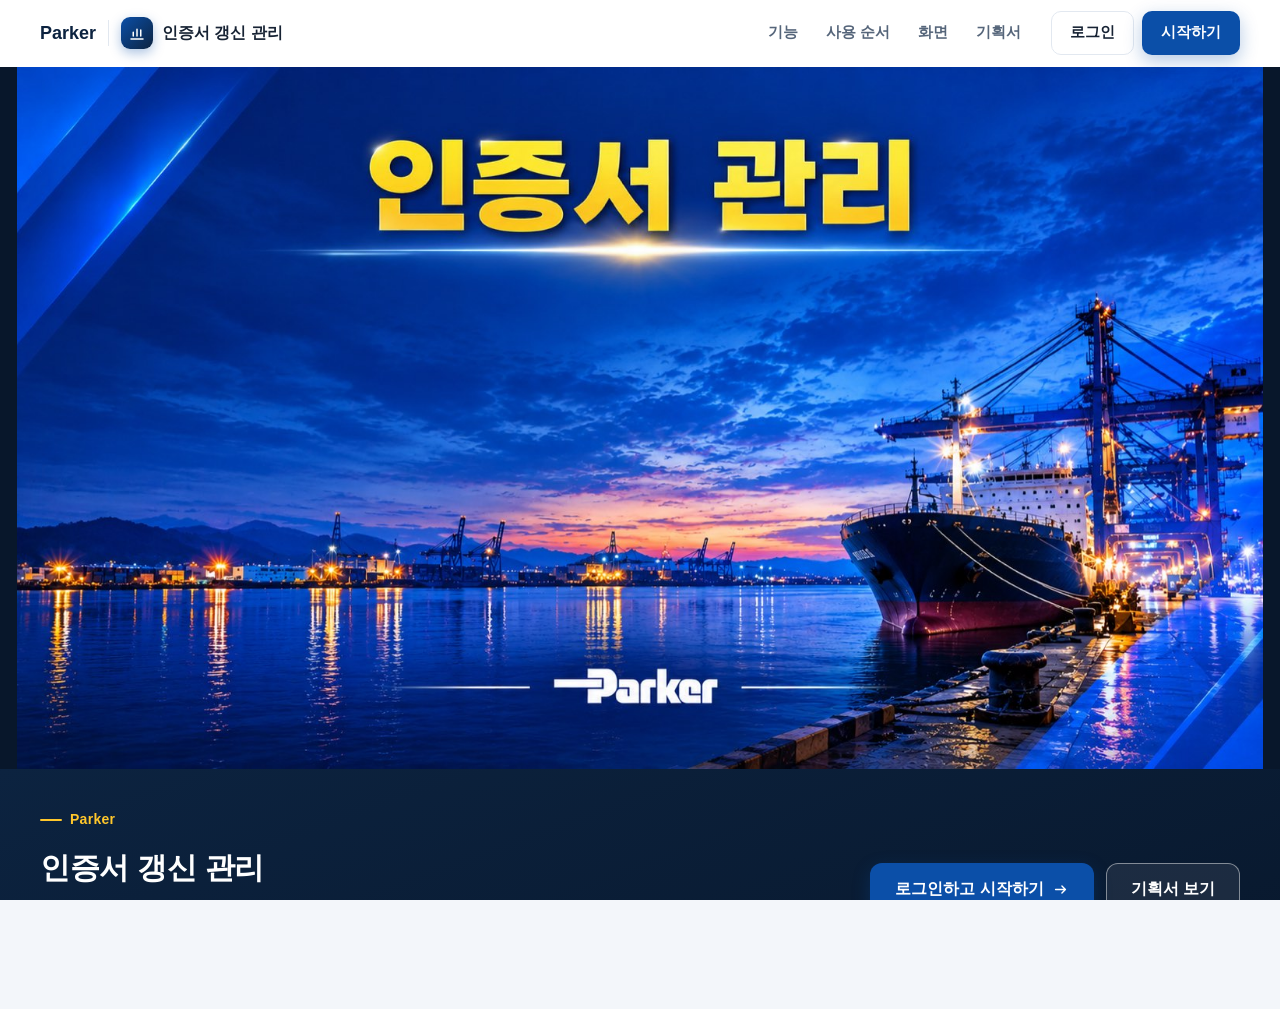
==== commit 84ca935c: "로그인 전 화면 홈페이지형 · 회사 색 · 판 2026-11-10.6 Co-Authored-By: Claude Opus 5.5 <noreply@anthropic.com>" ====
--- a/index.html
+++ b/index.html
@@ -16,10 +16,10 @@
        v3: location.reload() 대신 질의 붙은 주소로 — reload 가 Fastly 에 남은 옛 판을 다시 받아 멈추던 것(10-21 build-data 강의안).
        탭 전환·포커스로는 옮기지 않는다(입력 유실). file:// 로 열면 돌지 않는다(fetch 가 file 을 못 읽어 콘솔 오류만 남음). ETag 는 Cloudflare 가 지워서 쓸 수 없다. 원본: dreamit-1000/scripts/fresh-guard/guard.html -->
   <script>(function(){try{var L=location,P='_fg',h=window.history,q=L.search;if(L.protocol==='file:')return;if(/[?&]_fg=/.test(q)&&h&&h.replaceState){q=q.replace(/([?&])_fg=[^&]*&?/,'$1').replace(/[?&]$/,'');h.replaceState(h.state,'',L.pathname+q+L.hash);}var d=Date.parse(document.lastModified),u=L.pathname+L.search,k='__fresh_guard',t=0;if(!d||!window.fetch||!window.sessionStorage)return;var g=function(s,v){return s+(s.indexOf('?')<0?'?':'&')+P+'='+v;};var c=function(){var n=Date.now();if(n-t<15000)return;t=n;fetch(g(u,n),{method:'HEAD',cache:'no-store'}).then(function(r){var lm=r.headers.get('last-modified'),f=lm&&Date.parse(lm);if(!f||f<=d+1000)return;if(sessionStorage.getItem(k)===lm)return;sessionStorage.setItem(k,lm);L.replace(g(L.pathname+L.search,f)+L.hash);})['catch'](function(){});};c();var p=h&&h.pushState;if(p)h.pushState=function(){var x=p.apply(this,arguments);c();return x;};addEventListener('hashchange',c);addEventListener('popstate',c);}catch(e){}})();</script>
-  <link rel="stylesheet" href="css/style.css?v=2026-11-10.1">
+  <link rel="stylesheet" href="css/style.css?v=2026-11-10.6">
   <!-- auth-kit: 로그인 전에는 도구 화면을 감춘다(js/auth.js 가 판정 뒤 푼다) -->
   <script>document.documentElement.classList.add('auth-lock')</script>
-  <link rel="stylesheet" href="css/auth.css?v=2026-11-10.1">
+  <link rel="stylesheet" href="css/auth.css?v=2026-11-10.6">
   <!-- /auth-kit -->
 </head>
 <body>
@@ -52,20 +52,20 @@
   <div id="toast" class="toast" role="status" aria-live="polite" hidden></div>
 
   <!-- 로컬 파일(file://)로 열어도 돌도록 module 이 아닌 일반 스크립트로 불러옵니다 -->
-  <script src="vendor/xlsx.full.min.js?v=2026-11-10.1"></script>
-  <script src="vendor/pdf.min.js?v=2026-11-10.1"></script>
-  <script src="js/logic.js?v=2026-11-10.1"></script>
-  <script src="js/sample-data.js?v=2026-11-10.1"></script>
-  <script src="js/store.js?v=2026-11-10.1"></script>
-  <script src="js/pdfs.js?v=2026-11-10.1"></script>
-  <script src="js/charts.js?v=2026-11-10.1"></script>
-  <script src="js/ai-endpoint.js?v=2026-11-10.1"></script>
-  <script src="js/ai-panel.js?v=2026-11-10.1"></script>
-  <script src="js/app.js?v=2026-11-10.1"></script>
+  <script src="vendor/xlsx.full.min.js?v=2026-11-10.6"></script>
+  <script src="vendor/pdf.min.js?v=2026-11-10.6"></script>
+  <script src="js/logic.js?v=2026-11-10.6"></script>
+  <script src="js/sample-data.js?v=2026-11-10.6"></script>
+  <script src="js/store.js?v=2026-11-10.6"></script>
+  <script src="js/pdfs.js?v=2026-11-10.6"></script>
+  <script src="js/charts.js?v=2026-11-10.6"></script>
+  <script src="js/ai-endpoint.js?v=2026-11-10.6"></script>
+  <script src="js/ai-panel.js?v=2026-11-10.6"></script>
+  <script src="js/app.js?v=2026-11-10.6"></script>
   <!-- auth-kit: 로그인 · 사용 신청 · 승인(정본 data10-00/kit/auth) -->
-  <script src="vendor/supabase.js?v=2026-11-10.1"></script>
-  <script src="js/auth-config.js?v=2026-11-10.1"></script>
-  <script src="js/auth.js?v=2026-11-10.1"></script>
+  <script src="vendor/supabase.js?v=2026-11-10.6"></script>
+  <script src="js/auth-config.js?v=2026-11-10.6"></script>
+  <script src="js/auth.js?v=2026-11-10.6"></script>
   <!-- /auth-kit -->
 </body>
 </html>
--- a/css/auth.css
+++ b/css/auth.css
@@ -178,7 +178,208 @@
 .ag-feats li:hover { border-color: rgba(255, 255, 255, .32); background: rgba(255, 255, 255, .08); }
 .ag-light .ag-feats li:hover { border-color: var(--ag-navy); background: #fff; }
 
+/* ───────── 대문 사진 ───────── */
+.ag-sr { position: absolute !important; width: 1px; height: 1px; overflow: hidden; clip: rect(0 0 0 0); white-space: nowrap; }
+/* banner: 완성 그림을 위에 그대로(잘리지 않게), 아래에 기능 · 로그인 */
+.ag.ag-has-banner { background: var(--ag-bg); }
+.ag-banner { background: var(--ag-navy-2); display: flex; justify-content: center; }
+.ag-banner { cursor: pointer; }
+.ag-banner img { display: block; width: 100%; max-width: 1600px; height: auto; max-height: 72vh; object-fit: contain; }
+/* 데스크톱: 그림 아래로 로그인 카드가 첫 화면에 걸리게 높이를 줄인다 */
+@media (min-width: 960px) { .ag-banner img { max-height: 52vh; } }
+.ag-banner:focus-visible { outline: 3px solid var(--ag-brand); outline-offset: -3px; }
+.ag-wrap-banner { padding-top: 24px; padding-bottom: 8px; }
+.ag-has-banner .ag-hero-sub { background: none; color: var(--ag-ink); margin: 0; padding: 0 0 8px; }
+.ag-has-banner .ag-feats li { background: #fff; border-color: var(--ag-line); }
+.ag-has-banner .ag-feats b { color: var(--ag-ink); } .ag-has-banner .ag-feats span { color: var(--ag-sub); }
+.ag-has-banner .ag-flow-t { color: var(--ag-sub); }
+.ag-has-banner .ag-flow li { background: #fff; color: var(--ag-ink); border: 1px solid var(--ag-line); }
+.ag-has-banner .ag-flow li.is-on { box-shadow: inset 0 0 0 1.5px var(--ag-brand); color: var(--ag-brand-d); }
+.ag-has-banner .ag-n { background: var(--ag-navy); color: #fff; }
+@media (min-width: 960px) {
+  .ag-wrap-banner { min-height: 0; align-items: start; padding-top: 32px; }
+  .ag-has-banner .ag-hero-sub { padding: 8px 40px 24px 0; min-height: 0; }
+  .ag-has-banner .ag-side { padding: 8px 0 24px 40px; }
+  .ag-has-banner .ag-foot { color: var(--ag-sub); }
+}
+/* cover: 사진 위에 대표색을 덮는다(글자 대비를 위해 왼쪽을 더 짙게) */
+.ag-hero.ag-cover { background:
+  linear-gradient(100deg, color-mix(in srgb, var(--ag-navy-2) 94%, transparent) 0%, color-mix(in srgb, var(--ag-navy) 82%, transparent) 55%, color-mix(in srgb, var(--ag-navy) 45%, transparent) 100%),
+  var(--ag-photo) center / cover no-repeat, var(--ag-navy-2); }
+@media (min-width: 960px) {
+  .ag.ag-has-cover { background: linear-gradient(90deg, var(--ag-navy-2) 0, var(--ag-navy-2) 50%, var(--ag-bg) 50%); }
+  .ag-has-cover .ag-wrap { max-width: none; padding-left: 0; }
+  .ag-has-cover .ag-hero.ag-cover { margin: 0; padding: 56px 48px 56px max(var(--ag-pad), calc((100vw - 1180px) / 2)); min-height: 100vh; }
+}
+
 @media (prefers-reduced-motion: reduce) {
   .ag *, .ag-modal * { transition: none !important; animation: none !important; }
   .ag-ring { opacity: .6; }
 }
+
+/* ═════════ 홈페이지 모드(로그인 전) — hp-* ═════════
+   색은 과제마다 --ag-navy · --ag-navy-2 · --ag-brand · --ag-brand-d · --ag-accent 로 바뀐다(plan.json landing.colors). */
+.ag.ag-home { background: #fff; color: var(--ag-ink); scroll-behavior: smooth; }
+@media (min-width: 960px) { .ag.ag-home { background: #fff; } }
+.ag-home.hp-modal-open { overflow: hidden; }
+.hp { --hp-pad: var(--ag-pad); --hp-max: 1200px; --hp-soft: #f4f7fb; --hp-line: #e2e8f0; font-size: 16px; }
+.hp-in { max-width: calc(var(--hp-max) + 2 * var(--hp-pad)); margin: 0 auto; padding: 0 var(--hp-pad); }
+.hp a { color: inherit; }
+.hp h1, .hp h2, .hp h3 { margin: 0; letter-spacing: -0.01em; }
+.hp-ic { width: 24px; height: 24px; fill: none; stroke: currentColor; stroke-width: 1.7; stroke-linecap: round; stroke-linejoin: round; flex: none; }
+.hp-ic-s { width: 17px; height: 17px; fill: none; stroke: currentColor; stroke-width: 1.9; stroke-linecap: round; stroke-linejoin: round; flex: none; }
+
+/* 머리글 */
+.hp-nav { position: sticky; top: 0; z-index: 30; background: rgba(255, 255, 255, .92); backdrop-filter: saturate(1.4) blur(10px); border-bottom: 1px solid transparent; transition: border-color .2s, box-shadow .2s; }
+.hp-nav.is-scrolled { border-bottom-color: var(--hp-line); box-shadow: 0 6px 20px rgba(15, 30, 55, .06); }
+.hp-nav-in { display: flex; align-items: center; gap: 18px; min-height: 66px; }
+.hp-brand { display: flex; align-items: center; gap: 12px; text-decoration: none; min-width: 0; flex: 1 1 auto; }
+.hp-logo { height: 30px; width: auto; display: block; }
+.hp-wordmark { display: inline-flex; flex-direction: column; line-height: 1.05; font-weight: 800; font-size: 18px; color: var(--ag-navy); white-space: nowrap; }
+.hp-wordmark small { font-size: 10.5px; font-weight: 700; letter-spacing: .14em; color: var(--ag-sub); margin-top: 3px; }
+.hp-div { width: 1px; height: 26px; background: var(--hp-line); flex: none; }
+.hp-tool { display: inline-flex; align-items: center; gap: 9px; min-width: 0; }
+.hp-mark { display: inline-grid; place-items: center; width: 32px; height: 32px; border-radius: 9px; flex: none;
+  background: linear-gradient(135deg, var(--ag-brand), var(--ag-navy)); color: #fff; box-shadow: 0 4px 12px color-mix(in srgb, var(--ag-brand) 35%, transparent); }
+.hp-mark-ic { width: 18px; height: 18px; fill: none; stroke: currentColor; stroke-width: 2; stroke-linecap: round; stroke-linejoin: round; }
+.hp-tool-t { font-weight: 700; font-size: 15.5px; color: var(--ag-ink); white-space: nowrap; overflow: hidden; text-overflow: ellipsis; }
+.hp-links { display: none; gap: 4px; }
+.hp-links a { text-decoration: none; color: var(--ag-sub); font-weight: 600; font-size: 14.5px; padding: 8px 12px; border-radius: 8px; }
+.hp-links a:hover { color: var(--ag-ink); background: var(--hp-soft); }
+.hp-acts { display: flex; gap: 8px; flex: none; }
+@media (min-width: 1024px) { .hp-links { display: flex; } }
+@media (max-width: 639px) { .hp-wordmark small, .hp-div, .hp-tool-t { display: none; } .hp-acts .hp-ghost { display: none; } }
+
+/* 단추 */
+.hp-btn { font: inherit; font-weight: 700; font-size: 14.5px; display: inline-flex; align-items: center; justify-content: center; gap: 8px;
+  min-height: 42px; padding: 9px 18px; border-radius: 10px; border: 1px solid transparent; cursor: pointer; text-decoration: none; white-space: nowrap; transition: background-color .2s, border-color .2s, transform .15s, box-shadow .2s; }
+.hp-btn:focus-visible { outline: 3px solid color-mix(in srgb, var(--ag-brand) 45%, transparent); outline-offset: 2px; }
+.hp-lg { min-height: 50px; padding: 12px 24px; font-size: 16px; border-radius: 12px; }
+.hp-primary { background: var(--ag-brand); color: #fff; box-shadow: 0 6px 18px color-mix(in srgb, var(--ag-brand) 30%, transparent); }
+.hp-primary:hover { background: var(--ag-brand-d); transform: translateY(-1px); }
+.hp-ghost { background: transparent; color: var(--ag-ink); border-color: var(--hp-line); }
+.hp-ghost:hover { border-color: var(--ag-brand); color: var(--ag-brand-d); }
+.hp-line { background: rgba(255, 255, 255, .08); color: #fff; border-color: rgba(255, 255, 255, .45); }
+.hp-line:hover { background: rgba(255, 255, 255, .16); }
+
+/* 히어로 */
+.hp-hero { position: relative; overflow: hidden; color: #fff;
+  background: radial-gradient(1200px 520px at 85% 15%, color-mix(in srgb, var(--ag-brand) 55%, transparent), transparent 60%),
+              linear-gradient(160deg, var(--ag-navy) 0%, var(--ag-navy-2) 100%); }
+.hp-hero::after { content: ''; position: absolute; inset: 0; pointer-events: none; opacity: .18;
+  background-image: radial-gradient(rgba(255, 255, 255, .55) 1px, transparent 1.2px); background-size: 26px 26px;
+  -webkit-mask-image: linear-gradient(180deg, #000 0%, transparent 85%); mask-image: linear-gradient(180deg, #000 0%, transparent 85%); }
+.hp-cover { background: linear-gradient(100deg, color-mix(in srgb, var(--ag-navy-2) 95%, transparent) 0%, color-mix(in srgb, var(--ag-navy) 86%, transparent) 50%, color-mix(in srgb, var(--ag-navy) 55%, transparent) 100%), var(--hp-photo) center / cover no-repeat, var(--ag-navy-2); }
+.hp-hero-in { position: relative; z-index: 1; display: grid; grid-template-columns: minmax(0, 1fr); gap: 40px; padding-top: 56px; padding-bottom: 64px; align-items: center; }
+@media (min-width: 1024px) { .hp-hero-in { grid-template-columns: minmax(0, 1fr) minmax(0, 1.08fr); gap: 56px; padding-top: 84px; padding-bottom: 96px; min-height: min(78vh, 760px); } }
+.hp-eyebrow { display: inline-flex; align-items: center; gap: 8px; margin: 0 0 16px; font-size: 14px; font-weight: 700; letter-spacing: .02em; color: var(--ag-accent); }
+.hp-eyebrow::before { content: ''; width: 22px; height: 2px; background: currentColor; border-radius: 2px; }
+.hp-hero h1 { font-size: clamp(30px, 4.6vw, 54px); line-height: 1.18; font-weight: 800; color: #fff; }
+.hp-lead { margin: 18px 0 0; font-size: clamp(16px, 1.5vw, 18.5px); line-height: 1.7; color: rgba(255, 255, 255, .84); max-width: 640px; }
+.hp-cta-row { display: flex; flex-wrap: wrap; gap: 12px; margin-top: 30px; }
+.hp-trust-chips { list-style: none; padding: 0; margin: 26px 0 0; display: flex; flex-wrap: wrap; gap: 8px 18px; }
+.hp-trust-chips li { display: inline-flex; align-items: center; gap: 7px; font-size: 14px; color: rgba(255, 255, 255, .78); }
+.hp-hero-vis { position: relative; }
+.hp-frame { margin: 0; border-radius: 14px; overflow: hidden; background: #fff; box-shadow: 0 30px 70px rgba(5, 12, 30, .45), 0 0 0 1px rgba(255, 255, 255, .12); }
+.hp-frame-bar { display: flex; align-items: center; gap: 6px; height: 34px; padding: 0 14px; background: #eef2f7; border-bottom: 1px solid #dfe5ee; }
+.hp-frame-bar i { width: 10px; height: 10px; border-radius: 50%; background: #cfd7e2; }
+.hp-frame-bar i:nth-child(1) { background: #ff6159; } .hp-frame-bar i:nth-child(2) { background: #ffbd2e; } .hp-frame-bar i:nth-child(3) { background: #28c941; }
+.hp-frame-bar span { margin-left: 10px; font-size: 12px; color: #6b7a8c; background: #fff; border-radius: 6px; padding: 2px 10px; overflow: hidden; text-overflow: ellipsis; white-space: nowrap; }
+.hp-frame img { display: block; width: 100%; height: auto; max-height: 520px; object-fit: cover; object-position: top left; }
+.hp-photo { margin: 0; border-radius: 18px; overflow: hidden; box-shadow: 0 30px 70px rgba(5, 12, 30, .45), 0 0 0 1px rgba(255, 255, 255, .12); aspect-ratio: 16 / 10; }
+.hp-photo img { width: 100%; height: 100%; object-fit: cover; display: block; }
+.hp-art { color: color-mix(in srgb, var(--ag-accent) 70%, #fff); opacity: .9; }
+.hp-art .ag-art { position: static; width: 100%; opacity: 1; }
+.hp-float { position: absolute; display: flex; align-items: center; gap: 10px; padding: 11px 16px; border-radius: 12px; background: #fff; color: var(--ag-ink);
+  font-weight: 700; font-size: 14px; box-shadow: 0 14px 34px rgba(5, 12, 30, .28); max-width: 260px; }
+.hp-float .hp-ic { color: var(--ag-brand); width: 22px; height: 22px; }
+.hp-float-1 { left: -18px; bottom: 28px; } .hp-float-2 { right: -14px; top: -16px; }
+@media (max-width: 1023px) { .hp-float { display: none; } }
+
+/* 배너(완성 그림) */
+.hp-banner { background: var(--ag-navy-2); }
+.hp-banner-btn { display: block; width: 100%; padding: 0; border: 0; background: none; cursor: pointer; }
+.hp-banner img { display: block; width: 100%; max-width: 1680px; margin: 0 auto; height: auto; max-height: 78vh; object-fit: contain; }
+.hp-intro { background: linear-gradient(160deg, var(--ag-navy) 0%, var(--ag-navy-2) 100%); color: #fff; }
+.hp-intro-in { display: flex; flex-wrap: wrap; align-items: center; justify-content: space-between; gap: 18px 40px; padding-top: 34px; padding-bottom: 80px; }   /* 아래 목표 카드가 40px 겹쳐 올라오므로 여백을 넉넉히 */
+.hp-intro .hp-cta-row { margin-top: 0; }
+.hp-h1s { font-size: clamp(22px, 2.6vw, 30px); line-height: 1.3; font-weight: 800; color: #fff; }
+.hp-intro .hp-lead { margin-top: 8px; font-size: 16px; }
+
+/* 섹션 */
+.hp-sec { padding: 72px 0; }
+@media (min-width: 1024px) { .hp-sec { padding: 96px 0; } }
+.hp-alt { background: var(--hp-soft); }
+.hp-head { max-width: 720px; margin: 0 0 40px; }
+.hp-kicker { margin: 0 0 10px; font-size: 13.5px; font-weight: 800; letter-spacing: .12em; color: var(--ag-brand); }
+.hp-head h2 { font-size: clamp(25px, 3vw, 36px); line-height: 1.25; font-weight: 800; color: var(--ag-ink); }
+.hp-goals { padding: 0; margin-top: -40px; position: relative; z-index: 2; }
+.hp-goal-grid { display: grid; grid-template-columns: minmax(0, 1fr); gap: 14px; }
+@media (min-width: 768px) { .hp-goal-grid { grid-template-columns: repeat(3, minmax(0, 1fr)); } }
+.hp-goal { background: #fff; border: 1px solid var(--hp-line); border-radius: 16px; padding: 22px 22px 20px; box-shadow: 0 14px 36px rgba(15, 30, 55, .08); }
+.hp-goal-n { display: inline-block; font-weight: 800; font-size: 13px; color: var(--ag-brand); letter-spacing: .08em; margin-bottom: 8px; }
+.hp-goal p { margin: 0; font-size: 15.5px; line-height: 1.6; color: var(--ag-ink); }
+.hp-feat-grid { display: grid; grid-template-columns: minmax(0, 1fr); gap: 16px; }
+@media (min-width: 640px) { .hp-feat-grid { grid-template-columns: repeat(2, minmax(0, 1fr)); } }
+@media (min-width: 1024px) { .hp-feat-grid { grid-template-columns: repeat(3, minmax(0, 1fr)); gap: 20px; } }
+.hp-feat { border: 1px solid var(--hp-line); border-radius: 16px; padding: 26px 24px; background: #fff; transition: border-color .2s, box-shadow .2s, transform .2s; }
+.hp-feat:hover { border-color: color-mix(in srgb, var(--ag-brand) 40%, var(--hp-line)); box-shadow: 0 16px 34px rgba(15, 30, 55, .08); transform: translateY(-2px); }
+.hp-feat-ic { display: inline-grid; place-items: center; width: 46px; height: 46px; border-radius: 12px; margin-bottom: 16px;
+  background: color-mix(in srgb, var(--ag-brand) 11%, #fff); color: var(--ag-brand); }
+.hp-feat h3 { font-size: 18px; font-weight: 800; color: var(--ag-ink); margin-bottom: 8px; }
+.hp-feat p { margin: 0; font-size: 15px; line-height: 1.65; color: var(--ag-sub); }
+.hp-steps { list-style: none; margin: 0; padding: 0; display: grid; grid-template-columns: minmax(0, 1fr); gap: 14px; counter-reset: st; }
+@media (min-width: 768px) { .hp-steps { grid-template-columns: repeat(auto-fit, minmax(170px, 1fr)); } }
+.hp-step { position: relative; background: #fff; border: 1px solid var(--hp-line); border-radius: 16px; padding: 22px 20px; transition: border-color .35s, box-shadow .35s; }
+.hp-step.is-on { border-color: var(--ag-brand); box-shadow: 0 0 0 3px color-mix(in srgb, var(--ag-brand) 16%, transparent); }
+.hp-step-n { display: inline-grid; place-items: center; width: 34px; height: 34px; border-radius: 50%; background: var(--ag-navy); color: #fff; font-weight: 800; margin-bottom: 14px; }
+.hp-step.is-on .hp-step-n { background: var(--ag-brand); }
+.hp-step h3 { font-size: 16.5px; font-weight: 800; color: var(--ag-ink); margin-bottom: 6px; }
+.hp-step p { margin: 0; font-size: 14.5px; line-height: 1.6; color: var(--ag-sub); }
+.hp-screen .hp-frame { box-shadow: 0 30px 70px rgba(15, 30, 55, .16), 0 0 0 1px var(--hp-line); }
+.hp-screen .hp-frame img { max-height: none; }
+.hp-cap { margin: 12px 0 0; text-align: center; font-size: 13.5px; color: var(--ag-sub); }
+.hp-trust { display: grid; grid-template-columns: minmax(0, 1fr); gap: 16px; }
+@media (min-width: 768px) { .hp-trust { grid-template-columns: repeat(3, minmax(0, 1fr)); } }
+.hp-tr { background: #fff; border-radius: 16px; padding: 26px 24px; border: 1px solid var(--hp-line); }
+.hp-tr > .hp-ic { color: var(--ag-brand); width: 30px; height: 30px; margin-bottom: 14px; }
+.hp-tr h3 { font-size: 17.5px; font-weight: 800; color: var(--ag-ink); margin-bottom: 8px; }
+.hp-tr p { margin: 0; font-size: 15px; line-height: 1.65; color: var(--ag-sub); }
+.hp-band { background: linear-gradient(120deg, var(--ag-navy) 0%, var(--ag-brand) 100%); color: #fff; }
+.hp-band-in { display: flex; flex-wrap: wrap; align-items: center; justify-content: space-between; gap: 18px 40px; padding-top: 56px; padding-bottom: 56px; }
+.hp-band h2 { font-size: clamp(22px, 2.6vw, 30px); font-weight: 800; color: #fff; }
+.hp-band p { margin: 8px 0 0; color: rgba(255, 255, 255, .82); }
+.hp-band .hp-cta-row { margin-top: 0; }
+.hp-onband { background: #fff; color: var(--ag-navy); }
+.hp-onband:hover { transform: translateY(-1px); }
+.hp-line-band { background: transparent; color: #fff; border-color: rgba(255, 255, 255, .6); }
+.hp-foot { background: var(--ag-navy-2); color: rgba(255, 255, 255, .72); font-size: 14px; }
+.hp-foot-in { padding-top: 34px; padding-bottom: 38px; display: grid; gap: 6px; }
+.hp-foot-brand { display: flex; flex-wrap: wrap; gap: 6px 12px; align-items: baseline; color: #fff; }
+.hp-foot-brand b { font-size: 16px; }
+.hp-foot p { margin: 0; } .hp-foot a { color: #fff; }
+.hp-foot-s { font-size: 13px; color: rgba(255, 255, 255, .55); }
+
+/* 로그인 창 */
+.hp-modal { position: fixed; inset: 0; z-index: 60; background: rgba(8, 16, 32, .55); backdrop-filter: blur(3px); display: flex; align-items: center; justify-content: center; padding: 18px; overflow-y: auto; }
+.hp-modal[hidden] { display: none; }
+.hp-dialog { position: relative; width: 100%; max-width: 440px; margin: auto; }
+.hp-dialog .ag-card { margin: 0; max-width: none; box-shadow: 0 30px 80px rgba(5, 12, 30, .35); }
+.hp-x { position: absolute; top: 10px; right: 12px; z-index: 2; border: 0; background: none; font-size: 26px; line-height: 1; color: var(--ag-sub); cursor: pointer; padding: 6px 8px; border-radius: 8px; }
+.hp-x:hover { background: var(--hp-soft, #f1f4f8); color: var(--ag-ink); }
+.hp-dialog .ag-tabs { margin-right: 34px; }
+
+/* 밝은 테마(light) — 히어로를 크림 · 남색으로 */
+.ag-light .hp-hero { background: radial-gradient(1000px 480px at 85% 10%, color-mix(in srgb, var(--ag-accent) 12%, transparent), transparent 60%), var(--ag-bg); color: var(--ag-ink); }
+.ag-light .hp-hero::after { opacity: .5; background-image: radial-gradient(color-mix(in srgb, var(--ag-navy) 18%, transparent) 1px, transparent 1.2px); }
+.ag-light .hp-hero h1 { color: var(--ag-navy); }
+.ag-light .hp-lead, .ag-light .hp-trust-chips li { color: var(--ag-sub); }
+.ag-light .hp-line { color: var(--ag-navy); border-color: color-mix(in srgb, var(--ag-navy) 35%, transparent); background: transparent; }
+.ag-light .hp-primary { background: var(--ag-navy); box-shadow: 0 6px 18px color-mix(in srgb, var(--ag-navy) 25%, transparent); }
+.ag-light .hp-primary:hover { background: var(--ag-navy-2); }
+.ag-light .hp-frame, .ag-light .hp-photo { box-shadow: 0 30px 70px rgba(40, 30, 20, .18), 0 0 0 1px var(--hp-line); }
+
+/* 떠오르기 — JS 가 hp-anim 을 붙였을 때만 숨긴다(효과가 꺼져도 내용은 보인다) */
+.hp-anim .hp-rv { opacity: 0; transform: translateY(18px); transition: opacity .7s ease, transform .7s cubic-bezier(.2, .7, .2, 1); }
+.hp-anim .hp-rv.is-in { opacity: 1; transform: none; }
+@media (prefers-reduced-motion: reduce) { .hp-anim .hp-rv { opacity: 1; transform: none; transition: none; } .ag-home { scroll-behavior: auto; } }
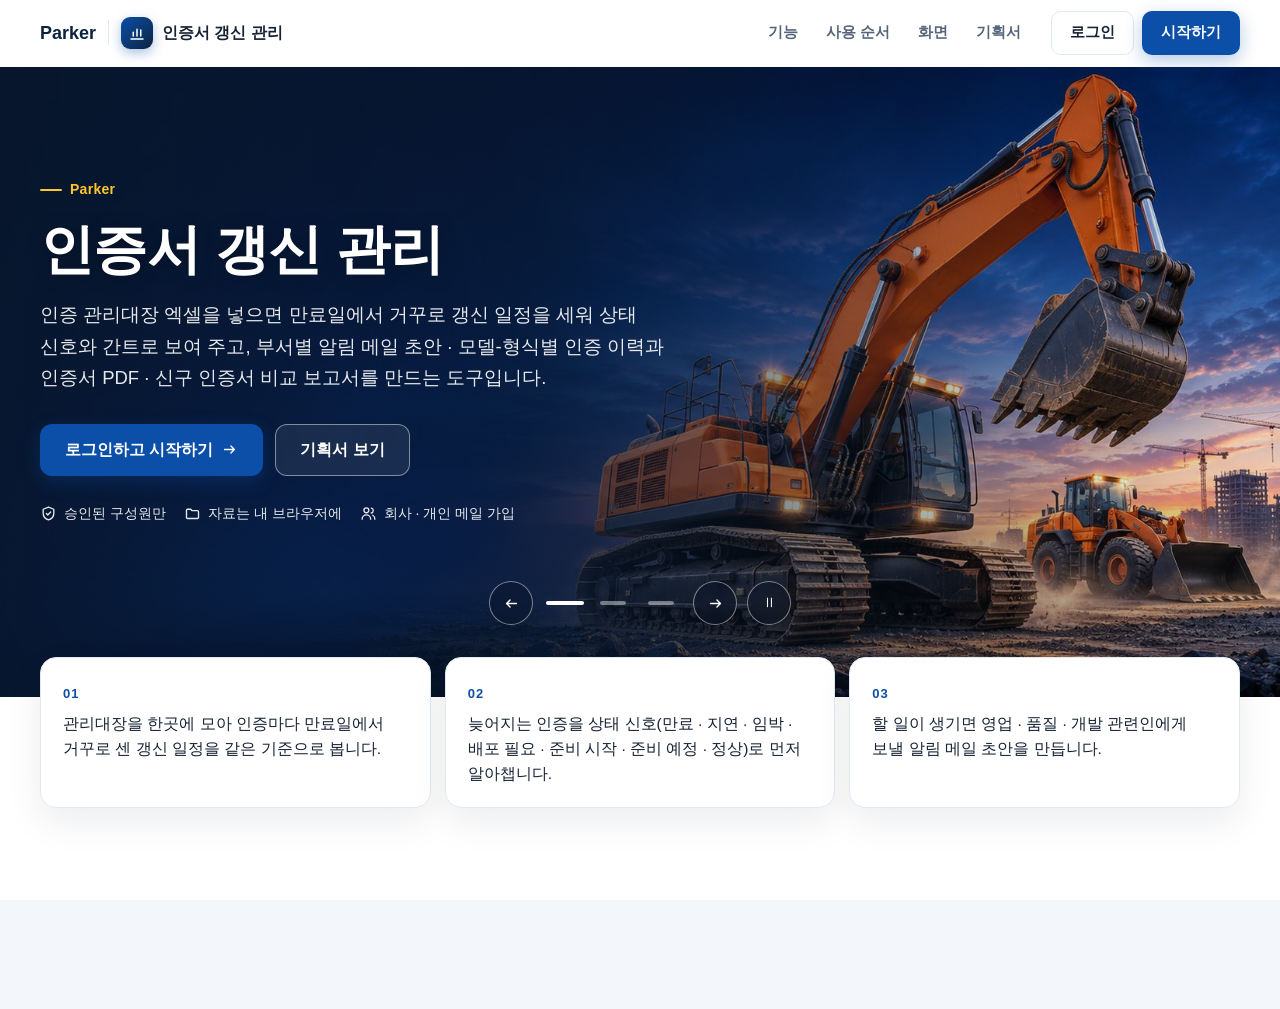
==== commit cf7bf8d5: "개발 자료 전체 공개 — 개발일지 · 기획서 원문 · 시험 · SQL · 스크립트 · README (수강생 내려받기용) Co-Authored-By: Claude Fable 5.2 " ====
--- a/index.html
+++ b/index.html
@@ -16,10 +16,11 @@
        v3: location.reload() 대신 질의 붙은 주소로 — reload 가 Fastly 에 남은 옛 판을 다시 받아 멈추던 것(10-21 build-data 강의안).
        탭 전환·포커스로는 옮기지 않는다(입력 유실). file:// 로 열면 돌지 않는다(fetch 가 file 을 못 읽어 콘솔 오류만 남음). ETag 는 Cloudflare 가 지워서 쓸 수 없다. 원본: dreamit-1000/scripts/fresh-guard/guard.html -->
   <script>(function(){try{var L=location,P='_fg',h=window.history,q=L.search;if(L.protocol==='file:')return;if(/[?&]_fg=/.test(q)&&h&&h.replaceState){q=q.replace(/([?&])_fg=[^&]*&?/,'$1').replace(/[?&]$/,'');h.replaceState(h.state,'',L.pathname+q+L.hash);}var d=Date.parse(document.lastModified),u=L.pathname+L.search,k='__fresh_guard',t=0;if(!d||!window.fetch||!window.sessionStorage)return;var g=function(s,v){return s+(s.indexOf('?')<0?'?':'&')+P+'='+v;};var c=function(){var n=Date.now();if(n-t<15000)return;t=n;fetch(g(u,n),{method:'HEAD',cache:'no-store'}).then(function(r){var lm=r.headers.get('last-modified'),f=lm&&Date.parse(lm);if(!f||f<=d+1000)return;if(sessionStorage.getItem(k)===lm)return;sessionStorage.setItem(k,lm);L.replace(g(L.pathname+L.search,f)+L.hash);})['catch'](function(){});};c();var p=h&&h.pushState;if(p)h.pushState=function(){var x=p.apply(this,arguments);c();return x;};addEventListener('hashchange',c);addEventListener('popstate',c);}catch(e){}})();</script>
-  <link rel="stylesheet" href="css/style.css?v=2026-11-10.6">
+  <link rel="stylesheet" href="css/style.css?v=2026-11-11.4">
   <!-- auth-kit: 로그인 전에는 도구 화면을 감춘다(js/auth.js 가 판정 뒤 푼다) -->
   <script>document.documentElement.classList.add('auth-lock')</script>
-  <link rel="stylesheet" href="css/auth.css?v=2026-11-10.6">
+  <link rel="stylesheet" href="css/auth.css?v=2026-11-11.4">
+  <link rel="stylesheet" href="css/board.css?v=2026-11-11.4">
   <!-- /auth-kit -->
 </head>
 <body>
@@ -52,20 +53,21 @@
   <div id="toast" class="toast" role="status" aria-live="polite" hidden></div>
 
   <!-- 로컬 파일(file://)로 열어도 돌도록 module 이 아닌 일반 스크립트로 불러옵니다 -->
-  <script src="vendor/xlsx.full.min.js?v=2026-11-10.6"></script>
-  <script src="vendor/pdf.min.js?v=2026-11-10.6"></script>
-  <script src="js/logic.js?v=2026-11-10.6"></script>
-  <script src="js/sample-data.js?v=2026-11-10.6"></script>
-  <script src="js/store.js?v=2026-11-10.6"></script>
-  <script src="js/pdfs.js?v=2026-11-10.6"></script>
-  <script src="js/charts.js?v=2026-11-10.6"></script>
-  <script src="js/ai-endpoint.js?v=2026-11-10.6"></script>
-  <script src="js/ai-panel.js?v=2026-11-10.6"></script>
-  <script src="js/app.js?v=2026-11-10.6"></script>
+  <script src="vendor/xlsx.full.min.js?v=2026-11-11.4"></script>
+  <script src="vendor/pdf.min.js?v=2026-11-11.4"></script>
+  <script src="js/logic.js?v=2026-11-11.4"></script>
+  <script src="js/sample-data.js?v=2026-11-11.4"></script>
+  <script src="js/store.js?v=2026-11-11.4"></script>
+  <script src="js/pdfs.js?v=2026-11-11.4"></script>
+  <script src="js/charts.js?v=2026-11-11.4"></script>
+  <script src="js/ai-endpoint.js?v=2026-11-11.4"></script>
+  <script src="js/ai-panel.js?v=2026-11-11.4"></script>
+  <script src="js/app.js?v=2026-11-11.4"></script>
   <!-- auth-kit: 로그인 · 사용 신청 · 승인(정본 data10-00/kit/auth) -->
-  <script src="vendor/supabase.js?v=2026-11-10.6"></script>
-  <script src="js/auth-config.js?v=2026-11-10.6"></script>
-  <script src="js/auth.js?v=2026-11-10.6"></script>
+  <script src="vendor/supabase.js?v=2026-11-11.4"></script>
+  <script src="js/auth-config.js?v=2026-11-11.4"></script>
+  <script src="js/board.js?v=2026-11-11.4"></script>
+  <script src="js/auth.js?v=2026-11-11.4"></script>
   <!-- /auth-kit -->
 </body>
 </html>
--- a/css/auth.css
+++ b/css/auth.css
@@ -383,3 +383,165 @@
 .hp-anim .hp-rv { opacity: 0; transform: translateY(18px); transition: opacity .7s ease, transform .7s cubic-bezier(.2, .7, .2, 1); }
 .hp-anim .hp-rv.is-in { opacity: 1; transform: none; }
 @media (prefers-reduced-motion: reduce) { .hp-anim .hp-rv { opacity: 1; transform: none; transition: none; } .ag-home { scroll-behavior: auto; } }
+
+/* ═════════ 도구 화면 틀(로그인 뒤) — kit-shell ═════════
+   앱 원본 CSS 는 그대로 두고 #nav · .side/.sidebar · .topbar 를 덮는다. 두 갈래:
+   kit-a = .side + #nav a > .no · .t · .s(12개) / kit-b = .sidebar + .side-nav a > svg · span(03 · 07 · 08) */
+.kit-ic { width: 18px; height: 18px; fill: none; stroke: currentColor; stroke-width: 1.8; stroke-linecap: round; stroke-linejoin: round; flex: none; }
+
+/* 왼쪽 메뉴 — 회사 남색 */
+.kit-shell .side, .kit-shell .sidebar { background: linear-gradient(180deg, var(--ag-navy) 0%, var(--ag-navy-2) 100%) !important; color: #e8eef7; }
+.kit-shell #nav { display: flex; flex-direction: column; gap: 2px; }
+.kit-shell #nav a { color: rgba(232, 238, 247, .82) !important; border-radius: 10px; text-decoration: none; transition: background-color .15s, color .15s; }
+.kit-shell #nav a:hover { background: rgba(255, 255, 255, .07) !important; color: #fff !important; }
+.kit-shell #nav a[aria-current="page"] { background: color-mix(in srgb, var(--ag-brand) 70%, transparent) !important; color: #fff !important; box-shadow: inset 3px 0 0 var(--ag-accent); }
+.kit-shell.kit-page-on #nav a[aria-current="page"] { background: transparent !important; box-shadow: none; color: rgba(232, 238, 247, .82) !important; }
+/* kit-a: 번호 배지 · 제목 · 설명(설명은 지금 보는 메뉴에만) */
+.kit-a #nav a { display: grid !important; grid-template-columns: 28px minmax(0, 1fr); column-gap: 11px; align-items: center; padding: 9px 12px !important; min-height: 44px; }
+.kit-a #nav a .no { grid-row: 1 / span 2; width: 28px; height: 28px; border-radius: 8px; display: grid !important; place-items: center; font-size: 12px; font-weight: 800;
+  background: rgba(255, 255, 255, .09); color: #fff !important; margin: 0 !important; }
+.kit-a #nav a .t { font-size: 14.5px !important; font-weight: 700 !important; line-height: 1.3; color: inherit !important; }
+.kit-a #nav a .s { display: none !important; font-size: 12px !important; line-height: 1.4; color: rgba(232, 238, 247, .68) !important; margin-top: 2px; }
+.kit-a #nav a[aria-current="page"] .s { display: block !important; color: rgba(255, 255, 255, .8) !important; }
+.kit-a #nav a[aria-current="page"] .no { background: var(--ag-accent); color: var(--ag-navy-2) !important; }
+.kit-a.kit-page-on #nav a[aria-current="page"] .s { display: none !important; }
+.kit-a.kit-page-on #nav a[aria-current="page"] .no { background: rgba(255, 255, 255, .09); color: #fff !important; }
+/* kit-b: 아이콘 · 제목 */
+.kit-b #nav a { display: flex !important; align-items: center; gap: 11px; padding: 10px 12px !important; min-height: 42px; font-size: 14.5px; font-weight: 600; }
+.kit-b #nav a svg { width: 19px; height: 19px; opacity: .9; }
+
+/* 「도움 · 관리」 묶음 */
+.kit-nav { display: flex; flex-direction: column; gap: 2px; margin-top: 14px; padding-top: 12px; border-top: 1px solid rgba(255, 255, 255, .1); }
+.kit-nav-t { margin: 0 0 4px; padding: 0 12px; font-size: 11.5px; font-weight: 700; letter-spacing: .1em; color: rgba(232, 238, 247, .5); }
+.kit-nav a { display: flex; align-items: center; gap: 11px; padding: 9px 12px; min-height: 40px; border-radius: 10px; color: rgba(232, 238, 247, .82); text-decoration: none; font-size: 14px; font-weight: 600; }
+.kit-nav a:hover { background: rgba(255, 255, 255, .07); color: #fff; }
+.kit-nav a[aria-current="page"] { background: color-mix(in srgb, var(--ag-brand) 70%, transparent); color: #fff; box-shadow: inset 3px 0 0 var(--ag-accent); }
+.kit-nav .auth-chip-n { margin-left: auto; }
+
+/* 위쪽 줄 — 사용 방법 · 관리 · 사용자 메뉴 */
+.kit-shell .topbar { gap: 12px; }
+.kit-shell .top-user { display: none !important; }   /* 앱에 박혀 있던 고정 사용자 표시 → 실제 로그인 사용자로 대신 */
+.kit-shell .auth-chip { gap: 4px; margin-left: auto; }
+.auth-chip-link { display: inline-flex; align-items: center; gap: 6px; padding: 7px 11px; border-radius: 9px; color: var(--ag-sub); text-decoration: none; font-size: 14px; font-weight: 600; white-space: nowrap; }
+.auth-chip-link:hover { background: #eef2f7; color: var(--ag-ink); }
+.auth-chip-link[aria-current="page"] { color: var(--ag-brand-d); background: color-mix(in srgb, var(--ag-brand) 10%, #fff); }
+.auth-user { position: relative; margin-left: 4px; }
+.auth-user-btn { display: inline-flex; align-items: center; gap: 9px; padding: 4px 8px 4px 4px; border: 1px solid #e2e8f0; border-radius: 999px; background: #fff; cursor: pointer; font: inherit; color: var(--ag-ink); }
+.auth-user-btn:hover { border-color: var(--ag-brand); }
+.auth-av { display: inline-grid; place-items: center; width: 32px; height: 32px; border-radius: 50%; background: linear-gradient(135deg, var(--ag-brand), var(--ag-navy)); color: #fff; font-size: 12.5px; font-weight: 800; flex: none; }
+.auth-user-t { display: flex; flex-direction: column; line-height: 1.2; text-align: left; max-width: 11em; }
+.auth-user-t b { font-size: 13.5px; overflow: hidden; text-overflow: ellipsis; white-space: nowrap; }
+.auth-user-t small { font-size: 11.5px; color: var(--ag-sub); overflow: hidden; text-overflow: ellipsis; white-space: nowrap; }
+.auth-caret { width: 16px; height: 16px; fill: none; stroke: currentColor; stroke-width: 2; color: var(--ag-sub); }
+.auth-menu { position: absolute; right: 0; top: calc(100% + 8px); z-index: 1600; min-width: 230px; background: #fff; border: 1px solid #e2e8f0; border-radius: 12px; padding: 6px; box-shadow: 0 18px 44px rgba(15, 30, 55, .16); }
+.auth-menu[hidden] { display: none; }
+.auth-menu-h { margin: 4px 10px 6px; font-size: 12.5px; color: var(--ag-sub); overflow: hidden; text-overflow: ellipsis; white-space: nowrap; }
+.auth-menu a, .auth-menu button { display: flex; align-items: center; gap: 10px; width: 100%; padding: 9px 10px; border: 0; background: none; border-radius: 8px; font: inherit; font-size: 14px; color: var(--ag-ink); text-decoration: none; cursor: pointer; text-align: left; }
+.auth-menu a:hover, .auth-menu button:hover { background: #f1f5f9; }
+.auth-menu .kit-ic { color: var(--ag-sub); }
+@media (max-width: 899px) { .auth-chip-link span, .auth-user-t, .auth-caret { display: none; } .auth-chip-link { padding: 7px; } .auth-user-btn { padding: 2px; } }
+
+/* 키트 페이지(사용 방법 · 내 정보 · 관리) */
+.kit-page[hidden] { display: none !important; }
+.kp { max-width: 1100px; color: var(--ag-ink); }
+.kp-head { margin: 4px 0 22px; }
+.kp-kicker { margin: 0 0 6px; font-size: 13px; font-weight: 800; letter-spacing: .1em; color: var(--ag-brand); }
+.kp-head h1 { margin: 0; font-size: clamp(22px, 2.6vw, 28px); line-height: 1.3; color: var(--ag-ink); }
+.kp-sub { margin: 8px 0 0; color: var(--ag-sub); font-size: 15px; max-width: 760px; }
+.kp-toc { display: flex; flex-wrap: wrap; gap: 6px; margin: 0 0 18px; align-items: center; }
+.kp-toc a { padding: 6px 12px; border-radius: 999px; background: #fff; border: 1px solid #e2e8f0; color: var(--ag-ink); text-decoration: none; font-size: 13.5px; font-weight: 600; }
+.kp-toc a:hover { border-color: var(--ag-brand); color: var(--ag-brand-d); }
+.kp-toc .kp-btn { margin-left: auto; }
+.kp-card { background: #fff; border: 1px solid #e2e8f0; border-radius: 14px; padding: 22px 22px 20px; margin: 0 0 16px; scroll-margin-top: 84px; }
+.kp-card h2 { margin: 0 0 14px; font-size: 18px; color: var(--ag-ink); }
+.kp-flat { padding: 16px; }
+.kp-grid2 { display: grid; grid-template-columns: minmax(0, 1fr); gap: 16px; }
+@media (min-width: 900px) { .kp-grid2 { grid-template-columns: repeat(2, minmax(0, 1fr)); } }
+.kp-list { margin: 0; padding-left: 20px; display: grid; gap: 8px; font-size: 15px; line-height: 1.65; }
+.kp-steps { list-style: none; margin: 0; padding: 0; display: grid; gap: 10px; counter-reset: ks; }
+.kp-steps li { position: relative; padding: 12px 14px 12px 52px; border-radius: 12px; background: #f6f8fb; counter-increment: ks; display: grid; gap: 3px; }
+.kp-steps li::before { content: counter(ks); position: absolute; left: 14px; top: 12px; width: 26px; height: 26px; border-radius: 50%; display: grid; place-items: center; background: var(--ag-navy); color: #fff; font-weight: 800; font-size: 13px; }
+.kp-steps b { font-size: 15.5px; } .kp-steps span { font-size: 14.5px; color: var(--ag-sub); line-height: 1.6; }
+.kp-flow { list-style: none; margin: 0; padding: 0; display: grid; grid-template-columns: minmax(0, 1fr); gap: 10px; }
+@media (min-width: 900px) { .kp-flow { grid-template-columns: repeat(2, minmax(0, 1fr)); } }
+.kp-flow li { display: flex; gap: 12px; padding: 12px 14px; border: 1px solid #e2e8f0; border-radius: 12px; }
+.kp-flow b { font-size: 15.5px; } .kp-flow p { margin: 3px 0 0; font-size: 14.5px; color: var(--ag-sub); line-height: 1.6; }
+.kp-n { display: inline-grid; place-items: center; width: 28px; height: 28px; border-radius: 8px; background: color-mix(in srgb, var(--ag-brand) 12%, #fff); color: var(--ag-brand-d); font-weight: 800; flex: none; }
+.kp-tw { overflow-x: auto; }
+.kp-table { width: 100%; border-collapse: collapse; font-size: 14.5px; }
+.kp-table th, .kp-table td { text-align: left; vertical-align: top; padding: 11px 10px; border-bottom: 1px solid #e8edf3; }
+.kp-table thead th { background: #f4f7fb; font-size: 13px; color: var(--ag-sub); white-space: nowrap; }
+.kp-table tbody th { white-space: nowrap; font-weight: 700; color: var(--ag-ink); }
+.kp-table small { display: block; color: var(--ag-sub); font-size: 12.5px; }
+.kp-note { margin: 10px 0 0; color: var(--ag-sub); font-size: 14px; }
+.kp-foot { color: var(--ag-sub); font-size: 14.5px; } .kp-foot a { color: var(--ag-brand-d); }
+.kp-btn { font: inherit; font-size: 14px; font-weight: 700; display: inline-flex; align-items: center; justify-content: center; gap: 6px; min-height: 40px; padding: 7px 14px; border-radius: 9px; border: 1px solid #d6dee8; background: #fff; color: var(--ag-ink); cursor: pointer; white-space: nowrap; }
+.kp-btn:hover { border-color: var(--ag-brand); }
+.kp-btn:disabled { opacity: .6; cursor: progress; }
+.kp-primary { background: var(--ag-brand); border-color: var(--ag-brand); color: #fff; } .kp-primary:hover { background: var(--ag-brand-d); }
+.kp-ghost { background: transparent; }
+.kp-sm { min-height: 34px; padding: 4px 10px; font-size: 13px; }
+.kp-form { gap: 12px; } .kp-form .kp-btn { justify-self: start; }
+.kp-msg { margin: 6px 0 0 !important; }
+.kp-hr { border: 0; border-top: 1px solid #e8edf3; margin: 18px 0; }
+.kp-dl { display: grid; grid-template-columns: 72px minmax(0, 1fr); gap: 8px 12px; margin: 0 0 16px; font-size: 14.5px; }
+.kp-dl dt { color: var(--ag-sub); } .kp-dl dd { margin: 0; overflow-wrap: anywhere; }
+.kp-st { display: inline-block; padding: 2px 9px; border-radius: 999px; font-size: 12.5px; font-weight: 700; background: #eef2f6; color: var(--ag-sub); white-space: nowrap; }
+.kp-st.is-pending { background: var(--ag-warn-bg); color: var(--ag-warn); } .kp-st.is-active { background: var(--ag-ok-bg); color: var(--ag-ok); }
+.kp-st.is-disabled { background: var(--ag-err-bg); color: var(--ag-err); } .kp-st.is-role { background: color-mix(in srgb, var(--ag-brand) 12%, #fff); color: var(--ag-brand-d); }
+.kp-stats { display: grid; grid-template-columns: repeat(auto-fit, minmax(130px, 1fr)); gap: 10px; margin: 0 0 18px; }
+.kp-stat { display: flex; flex-direction: column; align-items: flex-start; gap: 4px; padding: 14px 16px; border-radius: 12px; border: 1px solid #e2e8f0; background: #fff; font: inherit; cursor: pointer; text-align: left; color: var(--ag-ink); }
+.kp-stat span { font-size: 13px; color: var(--ag-sub); font-weight: 600; } .kp-stat b { font-size: 24px; }
+.kp-stat.is-on { border-color: var(--ag-brand); box-shadow: 0 0 0 3px color-mix(in srgb, var(--ag-brand) 15%, transparent); }
+.kp-tabs { display: flex; gap: 2px; border-bottom: 1px solid #e2e8f0; margin: 0 0 14px; }
+.kp-tabs button { font: inherit; font-size: 14.5px; font-weight: 700; padding: 10px 14px; border: 0; background: none; color: var(--ag-sub); cursor: pointer; border-bottom: 2px solid transparent; margin-bottom: -1px; }
+.kp-tabs button[aria-selected="true"] { color: var(--ag-ink); border-bottom-color: var(--ag-brand); }
+.kp-tools { display: flex; flex-wrap: wrap; gap: 8px; margin: 0 0 12px; }
+.kp-in { font: inherit; font-size: 14px; padding: 7px 10px; border: 1px solid #d6dee8; border-radius: 8px; min-width: 0; width: 100%; margin: 0 0 4px; }
+.kp-search { flex: 1 1 240px; width: auto; margin: 0; min-height: 40px; }
+.kp-who { display: flex; align-items: center; gap: 10px; } .kp-who b { font-size: 14.5px; }
+.kp-acts { display: flex; flex-wrap: wrap; gap: 6px; min-width: 190px; }
+.kp-members tr.is-pending td { background: color-mix(in srgb, var(--ag-warn-bg) 55%, #fff); }
+.kp-chg { display: inline-block; margin: 0 10px 4px 0; font-size: 13.5px; }
+@media print { .kit-shell .side, .kit-shell .sidebar, .kit-shell .topbar, .kp-toc, .kit-nav { display: none !important; } .kp-card { break-inside: avoid; border-color: #ccc; } }
+
+/* ───────── 첫 화면: 사진 슬라이드(hero_mode = slide) ───────── */
+.hp-hero-wrap { display: contents; }
+.hp-slide { background: var(--ag-navy-2); }
+.hp-slide::after { display: none; }
+.hp-sl-track { position: absolute; inset: 0; display: flex; transition: transform .9s cubic-bezier(.22, .7, .2, 1); will-change: transform; }
+.hp-sl { flex: 0 0 100%; background: 78% center / cover no-repeat; }   /* 왼쪽에 제목이 놓이므로 사진의 오른쪽(주제)을 살린다 */
+.hp-slide::before { content: ''; position: absolute; inset: 0; z-index: 1; pointer-events: none;
+  background: linear-gradient(95deg, color-mix(in srgb, var(--ag-navy-2) 92%, transparent) 0%, color-mix(in srgb, var(--ag-navy-2) 74%, transparent) 42%, color-mix(in srgb, var(--ag-navy-2) 22%, transparent) 78%, transparent 100%),
+              linear-gradient(0deg, rgba(0, 0, 0, .34) 0%, transparent 34%); }
+.hp-slide .hp-slide-in { z-index: 2; grid-template-columns: minmax(0, 1fr); min-height: clamp(480px, 70vh, 740px); padding-bottom: 150px; }
+.hp-slide .hp-hero-copy { max-width: 720px; }
+.hp-slide h1 { color: #fff; text-shadow: 0 2px 18px rgba(0, 0, 0, .28); }
+.hp-slide .hp-lead, .hp-slide .hp-trust-chips li { color: rgba(255, 255, 255, .9); }
+.hp-sl-ctl { position: absolute; z-index: 3; left: 0; right: 0; bottom: 72px; display: flex; align-items: center; justify-content: center; gap: 10px; }
+.hp-sl-btn { width: 44px; height: 44px; display: inline-grid; place-items: center; border-radius: 50%; border: 1px solid rgba(255, 255, 255, .45); background: rgba(10, 20, 40, .38); color: #fff; cursor: pointer; font: inherit; font-size: 13px; backdrop-filter: blur(6px); }
+.hp-sl-btn:hover { background: rgba(10, 20, 40, .6); border-color: #fff; }
+.hp-sl-btn:focus-visible, .hp-sl-dots button:focus-visible { outline: 2px solid #fff; outline-offset: 2px; }
+.hp-flip { transform: scaleX(-1); }
+.hp-sl-dots { display: flex; align-items: center; gap: 4px; }
+.hp-sl-dots button { width: 44px; height: 44px; padding: 0; border: 0; background: none; cursor: pointer; display: grid; place-items: center; }
+.hp-sl-dots button::before { content: ''; width: 26px; height: 4px; border-radius: 4px; background: rgba(255, 255, 255, .42); transition: background .2s, width .2s; }
+.hp-sl-dots button[aria-current="true"]::before { background: #fff; width: 38px; }
+.hp-sl-cap { position: absolute; z-index: 3; right: var(--hp-pad, 20px); bottom: 82px; margin: 0; font-size: 13px; color: rgba(255, 255, 255, .8); max-width: 34ch; text-align: right; }
+.hp-sl-cap:empty { display: none; }
+.ag-light .hp-slide h1 { color: #fff; }
+.ag-light .hp-slide .hp-lead, .ag-light .hp-slide .hp-trust-chips li { color: rgba(255, 255, 255, .9); }
+@media (max-width: 899px) { .hp-sl-cap { display: none; } .hp-slide .hp-slide-in { min-height: 0; padding-bottom: 140px; } }
+@media (prefers-reduced-motion: reduce) { .hp-sl-track { transition: none; } }
+/* 관리자 「첫 화면」 */
+.ks-opts { display: grid; grid-template-columns: minmax(0, 1fr); gap: 12px; }
+@media (min-width: 900px) { .ks-opts { grid-template-columns: repeat(2, minmax(0, 1fr)); } }
+.ag-form .ks-opt { display: flex; align-items: flex-start; gap: 12px; padding: 16px; border: 1.5px solid var(--ag-line); border-radius: 12px; cursor: pointer; font-weight: 400; }
+.ks-opt:has(input:checked) { border-color: var(--ag-brand); background: color-mix(in srgb, var(--ag-brand) 6%, #fff); }
+.ks-opt.is-off { opacity: .6; cursor: not-allowed; }
+.ag-form .ks-opt input { width: 20px; height: 20px; padding: 0; margin-top: 2px; flex: none; }
+.ks-opt span { display: grid; gap: 4px; } .ks-opt b { font-size: 16px; color: var(--ag-ink); } .ks-opt small { font-size: 14px; line-height: 1.6; color: var(--ag-sub); }
+.ks-thumbs { list-style: none; margin: 0 0 12px; padding: 0; display: grid; grid-template-columns: repeat(auto-fill, minmax(200px, 1fr)); gap: 12px; }
+.ks-thumbs li { display: grid; gap: 6px; font-size: 13px; color: var(--ag-sub); }
+.ks-thumbs img { width: 100%; aspect-ratio: 16 / 7.5; object-fit: cover; border-radius: 10px; border: 1px solid #e2e8f0; display: block; }
+.kp code { padding: 1px 6px; border-radius: 6px; background: #eef2f6; font-size: .92em; }
--- a/css/board.css
+++ b/css/board.css
@@ -0,0 +1,38 @@
+/* data10 게시판 · 새 글 알림 — 정본: data10-00/kit/auth/css/board.css */
+.kit-ext-n { display: inline-grid; place-items: center; min-width: 18px; height: 18px; padding: 0 5px; margin-left: 6px; border-radius: 9px; background: #d92d20; color: #fff; font-size: 11.5px; font-weight: 800; line-height: 1; }
+.kit-ext-n[hidden] { display: none; }
+.kit-nav .kit-ext-n { margin-left: auto; }
+.kb-tools { display: flex; flex-wrap: wrap; gap: 8px; align-items: center; margin: 0 0 14px; }
+.kb-tools .kb-right { margin-left: auto; }
+.kb-danger { color: var(--ag-err); } .kb-danger:hover { border-color: var(--ag-err); }
+.kb-list { list-style: none; margin: 0; padding: 0; }
+.kb-list li + li { border-top: 1px solid #e8edf3; }
+.kb-list a { display: flex; flex-wrap: wrap; align-items: center; gap: 6px 10px; padding: 14px 10px; min-height: 48px; color: var(--ag-ink); text-decoration: none; border-radius: 10px; }
+.kb-list a:hover { background: #f4f7fb; }
+.kb-t { font-size: 16px; font-weight: 700; word-break: keep-all; overflow-wrap: anywhere; }
+.kb-m { margin-left: auto; font-size: 13.5px; color: var(--ag-sub); white-space: nowrap; }
+.kb-c { font-size: 12.5px; font-weight: 700; color: var(--ag-sub); }
+.kb-pin, .kb-new { display: inline-block; padding: 2px 8px; border-radius: 999px; font-size: 12px; font-weight: 800; white-space: nowrap; }
+.kb-pin { background: color-mix(in srgb, var(--ag-brand) 14%, #fff); color: var(--ag-brand-d); margin-right: 6px; }
+.kb-new { background: #fdecea; color: #b3261e; }
+.kb-empty, .kb-dim { color: var(--ag-sub); font-size: 15px; margin: 6px 0; }
+.kb-err { margin: 0 0 12px; padding: 10px 12px; border-radius: 10px; background: var(--ag-err-bg); color: var(--ag-err); font-size: 14.5px; }
+.kb-post h2 { font-size: 20px; line-height: 1.4; margin-bottom: 6px; word-break: keep-all; overflow-wrap: anywhere; }
+.kb-meta { margin: 0 0 12px; font-size: 13.5px; color: var(--ag-sub); }
+.kb-body { font-size: 15.5px; line-height: 1.75; word-break: keep-all; overflow-wrap: anywhere; }
+.kb-coms { list-style: none; margin: 0 0 16px; padding: 0; display: grid; gap: 12px; }
+.kb-coms li { padding: 12px 14px; border-radius: 12px; background: #f6f8fb; }
+.kb-coms .kb-meta { margin-bottom: 4px; }
+.kb-link { font: inherit; font-size: 13px; border: 0; background: none; color: var(--ag-sub); text-decoration: underline; cursor: pointer; padding: 0 4px; }
+.kb-form textarea, .kb-cform textarea, .kb-form select { font: inherit; font-size: 16px; font-weight: 400; padding: 10px 12px; border: 1px solid var(--ag-line); border-radius: 9px; background: #fff; color: var(--ag-ink); width: 100%; box-sizing: border-box; }
+.kb-form textarea, .kb-cform textarea { resize: vertical; line-height: 1.65; }
+.kb-form textarea:focus, .kb-cform textarea:focus, .kb-form select:focus { outline: 2px solid var(--ag-brand); outline-offset: 1px; border-color: var(--ag-brand); }
+.kb-form .kb-chk { display: flex; align-items: center; gap: 8px; font-weight: 600; }
+.kb-form .kb-chk input { width: 18px; height: 18px; padding: 0; }
+.kb code, .kb-form code { padding: 1px 6px; border-radius: 6px; background: #eef2f6; font-size: .92em; }
+.kb-toast { position: fixed; right: 18px; bottom: 18px; z-index: 9000; display: flex; align-items: center; gap: 12px; max-width: min(360px, calc(100vw - 36px)); padding: 13px 16px; border: 0; border-radius: 14px; background: var(--ag-navy, #172334); color: #fff; font: inherit; text-align: left; cursor: pointer; box-shadow: 0 14px 34px rgba(15, 30, 55, .28); }
+.kb-toast span { display: grid; gap: 2px; min-width: 0; }
+.kb-toast b { font-size: 14.5px; }
+.kb-toast small { font-size: 13.5px; opacity: .85; overflow: hidden; text-overflow: ellipsis; white-space: nowrap; }
+@media (max-width: 639px) { .kb-m { margin-left: 0; width: 100%; } }
+@media print { .kb-toast, .kb-tools { display: none !important; } }
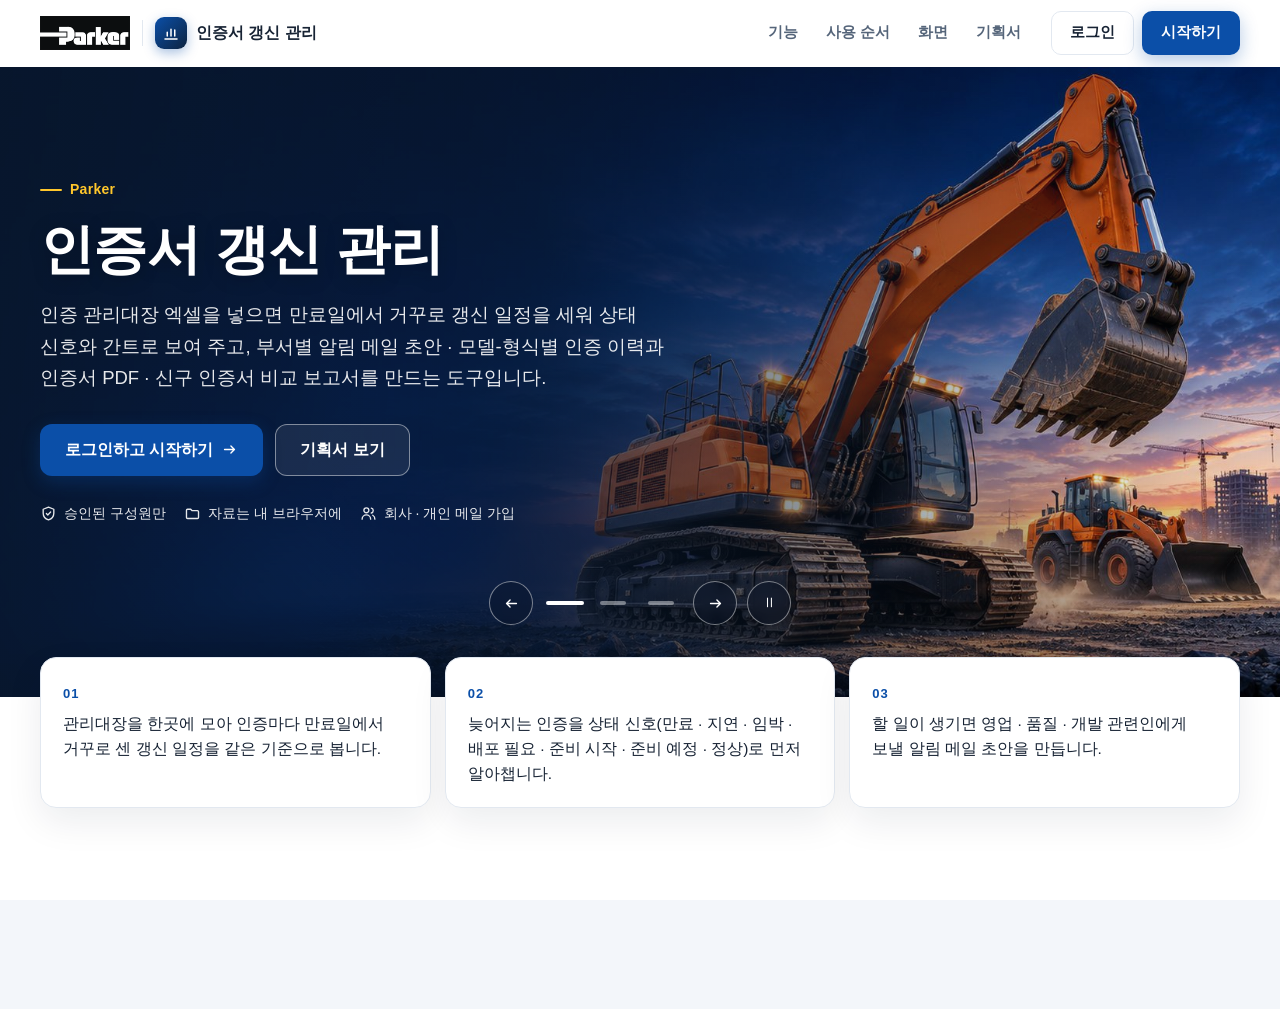
==== commit a725af30: "개발 자료 전체 공개 — 개발일지 · 기획서 원문 · 시험 · SQL · 스크립트 · README (수강생 내려받기용) Co-Authored-By: Claude Fable 5.2 " ====
--- a/index.html
+++ b/index.html
@@ -4,6 +4,26 @@
   <meta charset="utf-8">
   <meta name="viewport" content="width=device-width, initial-scale=1">
   <title>인증 갱신 관리 — v2.0</title>
+  <!-- seo-kit: 공유 미리보기 · 아이콘(주소를 옮기면 아래 주소 3곳을 내 주소로) -->
+  <link rel="canonical" href="https://data10-12.jobability.co.kr/">
+  <meta property="og:type" content="website">
+  <meta property="og:site_name" content="Parker">
+  <meta property="og:title" content="Parker · 인증서 갱신 관리">
+  <meta property="og:description" content="인증 관리대장 엑셀을 넣으면 만료일에서 거꾸로 갱신 일정을 세워 상태 신호와 간트로 보여 주고, 부서별 알림 메일 초안 · 모델-형식별 인증 이력과 인증서 PDF · 신구 인증서 비교 보고서를 만드는 도구입니다.">
+  <meta property="og:url" content="https://data10-12.jobability.co.kr/">
+  <meta property="og:image" content="https://data10-12.jobability.co.kr/og-image.png">
+  <meta property="og:image:secure_url" content="https://data10-12.jobability.co.kr/og-image.png">
+  <meta property="og:image:type" content="image/png">
+  <meta property="og:image:width" content="1200">
+  <meta property="og:image:height" content="630">
+  <meta property="og:image:alt" content="Parker · 인증서 갱신 관리">
+  <meta property="og:locale" content="ko_KR">
+  <meta name="twitter:card" content="summary_large_image">
+  <meta name="twitter:title" content="Parker · 인증서 갱신 관리">
+  <meta name="twitter:description" content="인증 관리대장 엑셀을 넣으면 만료일에서 거꾸로 갱신 일정을 세워 상태 신호와 간트로 보여 주고, 부서별 알림 메일 초안 · 모델-형식별 인증 이력과 인증서 PDF · 신구 인증서 비교 보고서를 만드는 도구입니다.">
+  <meta name="twitter:image" content="https://data10-12.jobability.co.kr/og-image.png">
+  <link rel="icon" href="favicon.svg" type="image/svg+xml">
+  <!-- /seo-kit -->
   <meta name="description" content="선급 Type Approval 등 각종 인증의 관리대장 엑셀을 가져와 만료일에서 거꾸로 갱신 일정(준비·신청·기관 심사·피드백·발급)을 세우고, 상태 신호·부서별 알림 메일 초안·업무흐름(R/R)·이전/신규 인증서 변경 비교 보고서, 모델-형식별 인증 이력과 인증서 PDF 보관을 하는 브라우저 도구">
   <meta name="robots" content="noindex">
   <!-- fresh-guard v3 (2026-10-21) — 배포 직후에도 강력 새로고침 없이 새 화면을 보이게 한다.
@@ -16,11 +36,11 @@
        v3: location.reload() 대신 질의 붙은 주소로 — reload 가 Fastly 에 남은 옛 판을 다시 받아 멈추던 것(10-21 build-data 강의안).
        탭 전환·포커스로는 옮기지 않는다(입력 유실). file:// 로 열면 돌지 않는다(fetch 가 file 을 못 읽어 콘솔 오류만 남음). ETag 는 Cloudflare 가 지워서 쓸 수 없다. 원본: dreamit-1000/scripts/fresh-guard/guard.html -->
   <script>(function(){try{var L=location,P='_fg',h=window.history,q=L.search;if(L.protocol==='file:')return;if(/[?&]_fg=/.test(q)&&h&&h.replaceState){q=q.replace(/([?&])_fg=[^&]*&?/,'$1').replace(/[?&]$/,'');h.replaceState(h.state,'',L.pathname+q+L.hash);}var d=Date.parse(document.lastModified),u=L.pathname+L.search,k='__fresh_guard',t=0;if(!d||!window.fetch||!window.sessionStorage)return;var g=function(s,v){return s+(s.indexOf('?')<0?'?':'&')+P+'='+v;};var c=function(){var n=Date.now();if(n-t<15000)return;t=n;fetch(g(u,n),{method:'HEAD',cache:'no-store'}).then(function(r){var lm=r.headers.get('last-modified'),f=lm&&Date.parse(lm);if(!f||f<=d+1000)return;if(sessionStorage.getItem(k)===lm)return;sessionStorage.setItem(k,lm);L.replace(g(L.pathname+L.search,f)+L.hash);})['catch'](function(){});};c();var p=h&&h.pushState;if(p)h.pushState=function(){var x=p.apply(this,arguments);c();return x;};addEventListener('hashchange',c);addEventListener('popstate',c);}catch(e){}})();</script>
-  <link rel="stylesheet" href="css/style.css?v=2026-11-11.4">
+  <link rel="stylesheet" href="css/style.css?v=2026-11-11.8">
   <!-- auth-kit: 로그인 전에는 도구 화면을 감춘다(js/auth.js 가 판정 뒤 푼다) -->
   <script>document.documentElement.classList.add('auth-lock')</script>
-  <link rel="stylesheet" href="css/auth.css?v=2026-11-11.4">
-  <link rel="stylesheet" href="css/board.css?v=2026-11-11.4">
+  <link rel="stylesheet" href="css/auth.css?v=2026-11-11.8">
+  <link rel="stylesheet" href="css/board.css?v=2026-11-11.8">
   <!-- /auth-kit -->
 </head>
 <body>
@@ -53,21 +73,21 @@
   <div id="toast" class="toast" role="status" aria-live="polite" hidden></div>
 
   <!-- 로컬 파일(file://)로 열어도 돌도록 module 이 아닌 일반 스크립트로 불러옵니다 -->
-  <script src="vendor/xlsx.full.min.js?v=2026-11-11.4"></script>
-  <script src="vendor/pdf.min.js?v=2026-11-11.4"></script>
-  <script src="js/logic.js?v=2026-11-11.4"></script>
-  <script src="js/sample-data.js?v=2026-11-11.4"></script>
-  <script src="js/store.js?v=2026-11-11.4"></script>
-  <script src="js/pdfs.js?v=2026-11-11.4"></script>
-  <script src="js/charts.js?v=2026-11-11.4"></script>
-  <script src="js/ai-endpoint.js?v=2026-11-11.4"></script>
-  <script src="js/ai-panel.js?v=2026-11-11.4"></script>
-  <script src="js/app.js?v=2026-11-11.4"></script>
+  <script src="vendor/xlsx.full.min.js?v=2026-11-11.8"></script>
+  <script src="vendor/pdf.min.js?v=2026-11-11.8"></script>
+  <script src="js/logic.js?v=2026-11-11.8"></script>
+  <script src="js/sample-data.js?v=2026-11-11.8"></script>
+  <script src="js/store.js?v=2026-11-11.8"></script>
+  <script src="js/pdfs.js?v=2026-11-11.8"></script>
+  <script src="js/charts.js?v=2026-11-11.8"></script>
+  <script src="js/ai-endpoint.js?v=2026-11-11.8"></script>
+  <script src="js/ai-panel.js?v=2026-11-11.8"></script>
+  <script src="js/app.js?v=2026-11-11.8"></script>
   <!-- auth-kit: 로그인 · 사용 신청 · 승인(정본 data10-00/kit/auth) -->
-  <script src="vendor/supabase.js?v=2026-11-11.4"></script>
-  <script src="js/auth-config.js?v=2026-11-11.4"></script>
-  <script src="js/board.js?v=2026-11-11.4"></script>
-  <script src="js/auth.js?v=2026-11-11.4"></script>
+  <script src="vendor/supabase.js?v=2026-11-11.8"></script>
+  <script src="js/auth-config.js?v=2026-11-11.8"></script>
+  <script src="js/board.js?v=2026-11-11.8"></script>
+  <script src="js/auth.js?v=2026-11-11.8"></script>
   <!-- /auth-kit -->
 </body>
 </html>
--- a/css/auth.css
+++ b/css/auth.css
@@ -545,3 +545,27 @@
 .ks-thumbs li { display: grid; gap: 6px; font-size: 13px; color: var(--ag-sub); }
 .ks-thumbs img { width: 100%; aspect-ratio: 16 / 7.5; object-fit: cover; border-radius: 10px; border: 1px solid #e2e8f0; display: block; }
 .kp code { padding: 1px 6px; border-radius: 6px; background: #eef2f6; font-size: .92em; }
+
+/* 밝은 사진(slides[].tone = light): 왼쪽을 흰 면으로 받치고 글자를 어둡게 */
+.hp-slide::before, .hp-slide h1, .hp-slide .hp-lead, .hp-slide .hp-trust-chips li, .hp-slide .hp-eyebrow { transition: color .5s, background .5s, opacity .5s; }
+.hp-slide.hp-sl-light::before { background: linear-gradient(95deg, rgba(255, 255, 255, .9) 0%, rgba(255, 255, 255, .72) 40%, rgba(255, 255, 255, .12) 72%, transparent 100%); }
+.hp-slide.hp-sl-light h1 { color: var(--ag-navy); text-shadow: 0 1px 12px rgba(255, 255, 255, .7); }
+.hp-slide.hp-sl-light .hp-lead, .hp-slide.hp-sl-light .hp-trust-chips li { color: var(--ag-ink); }
+.hp-slide.hp-sl-light .hp-eyebrow { color: var(--ag-brand-d); }
+.hp-slide.hp-sl-light .hp-line { color: var(--ag-navy); border-color: color-mix(in srgb, var(--ag-navy) 45%, transparent); background: rgba(255, 255, 255, .55); }
+.hp-slide.hp-sl-light .hp-sl-cap { color: var(--ag-ink); }
+.hp-slide.hp-sl-light .hp-sl-dots button::before { background: color-mix(in srgb, var(--ag-navy) 35%, transparent); }
+.hp-slide.hp-sl-light .hp-sl-dots button[aria-current="true"]::before { background: var(--ag-navy); }
+
+/* 슬라이드 히어로 글자: 배지 · 제목 줄 · 설명 · 단추가 차례로 떠오른다 */
+.hp-ln { display: block; }
+.hp-fx .hp-fxi { opacity: 0; transform: translateY(22px); transition: opacity .7s ease, transform .7s cubic-bezier(.2, .7, .2, 1); transition-delay: calc(var(--i, 0) * 140ms + 120ms); }
+.hp-fx-on .hp-fx .hp-fxi { opacity: 1; transform: none; }
+.hp-badge { display: inline-flex; align-items: center; margin: 0 0 18px; padding: 7px 16px; border-radius: 999px; background: var(--ag-accent); color: #1a1205; font-size: 15px; font-weight: 800; letter-spacing: .01em; box-shadow: 0 6px 18px rgba(0, 0, 0, .22); }
+.hp-slide .hp-lead { margin-bottom: 4px; }
+@media (prefers-reduced-motion: reduce) { .hp-fx .hp-fxi { opacity: 1; transform: none; transition: none; } }
+/* landing.cards — 아이콘 카드 */
+.hp-cardi { display: flex; align-items: flex-start; gap: 14px; }
+.hp-cardi-ic { flex: none; width: 48px; height: 48px; border-radius: 12px; display: grid; place-items: center; background: color-mix(in srgb, var(--ag-brand) 12%, #fff); color: var(--ag-brand-d); }
+.hp-cardi b { display: block; font-size: 18px; color: var(--ag-ink); }
+.hp-cardi p { margin: 4px 0 0; font-size: 14.5px; color: var(--ag-sub); }
